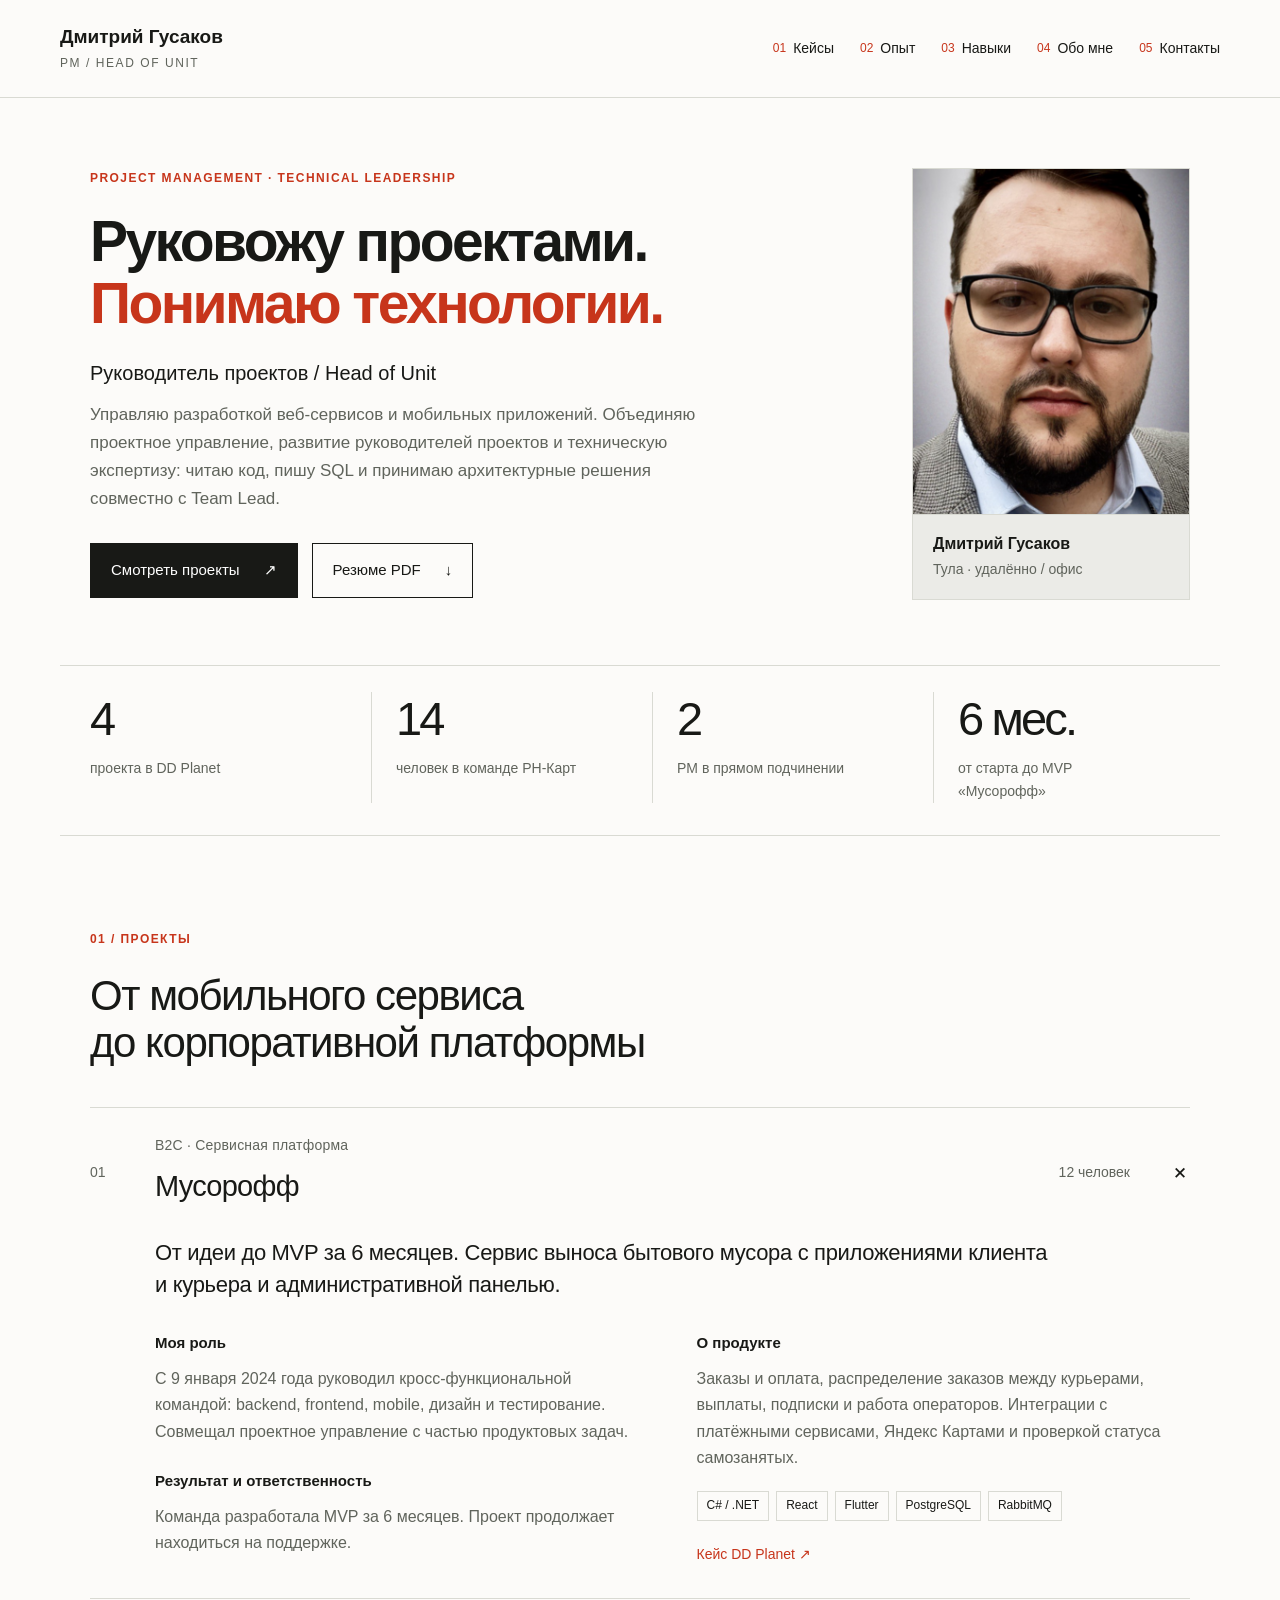
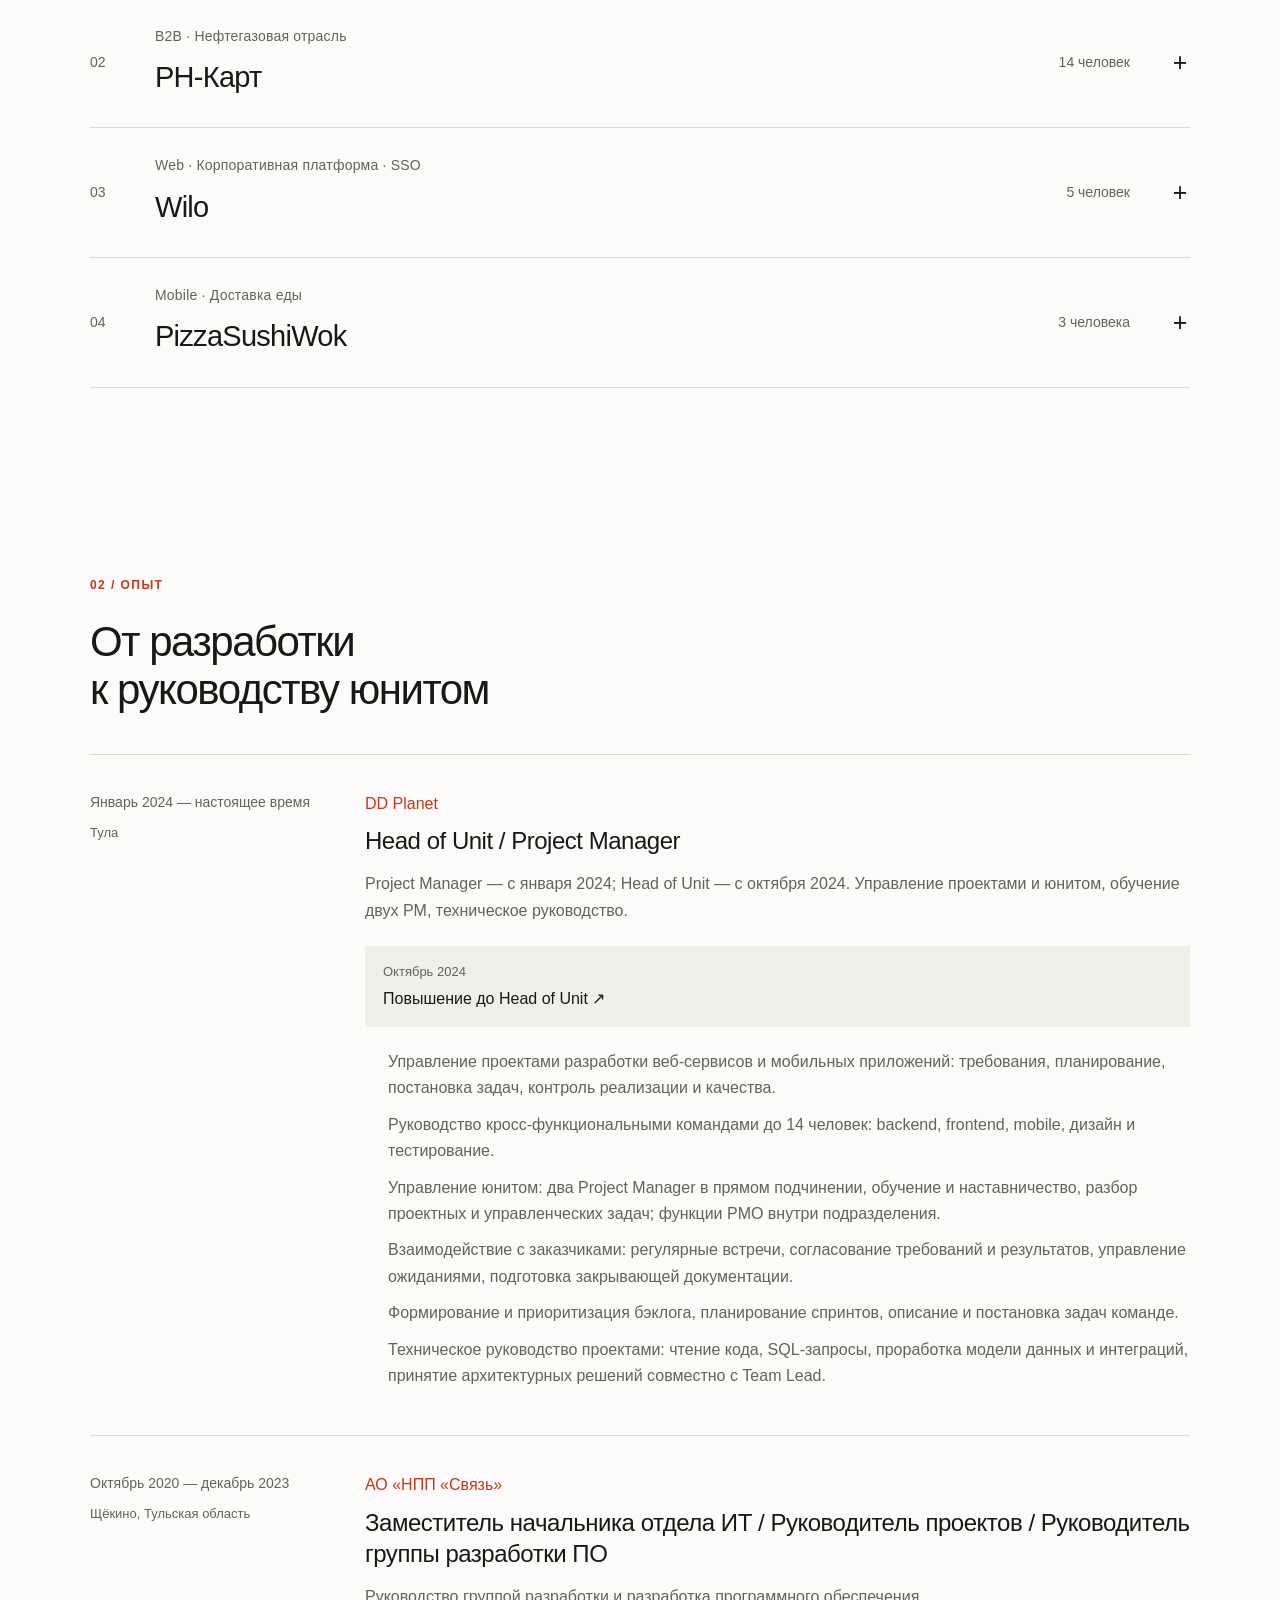
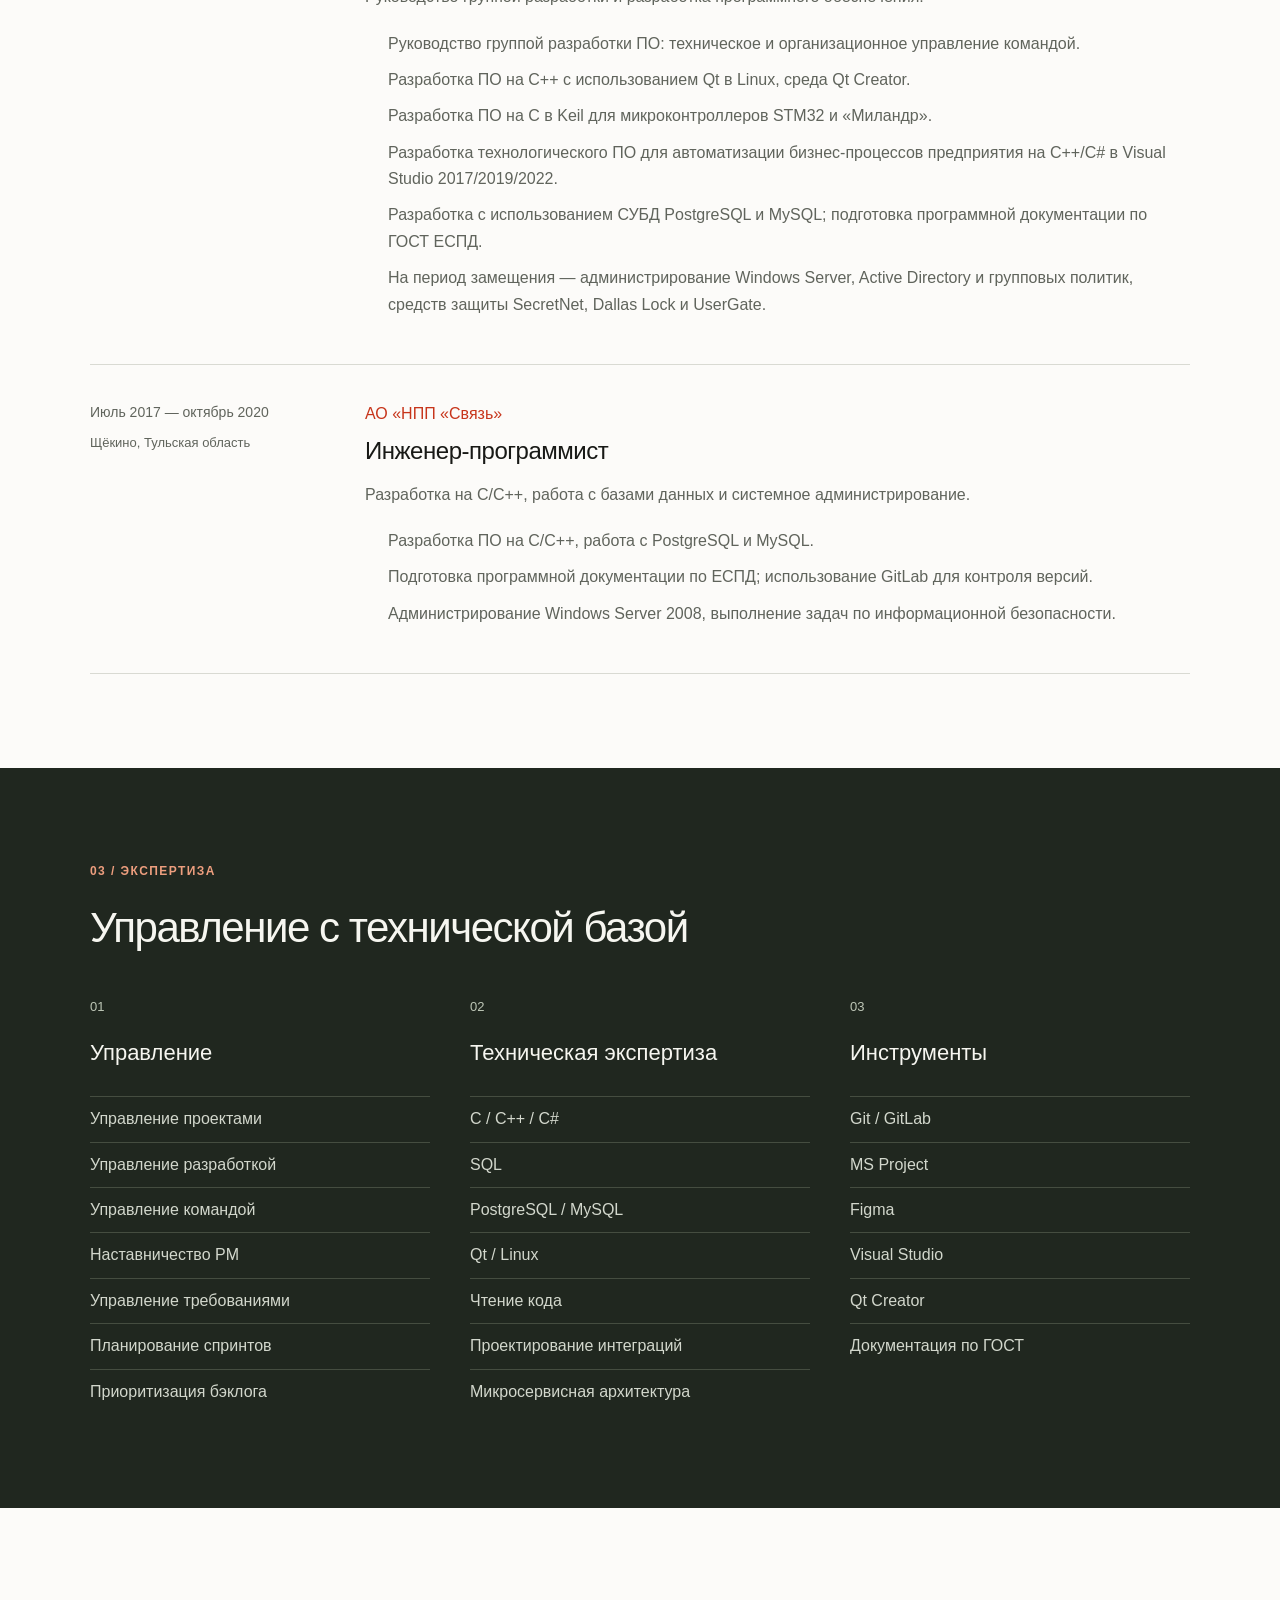
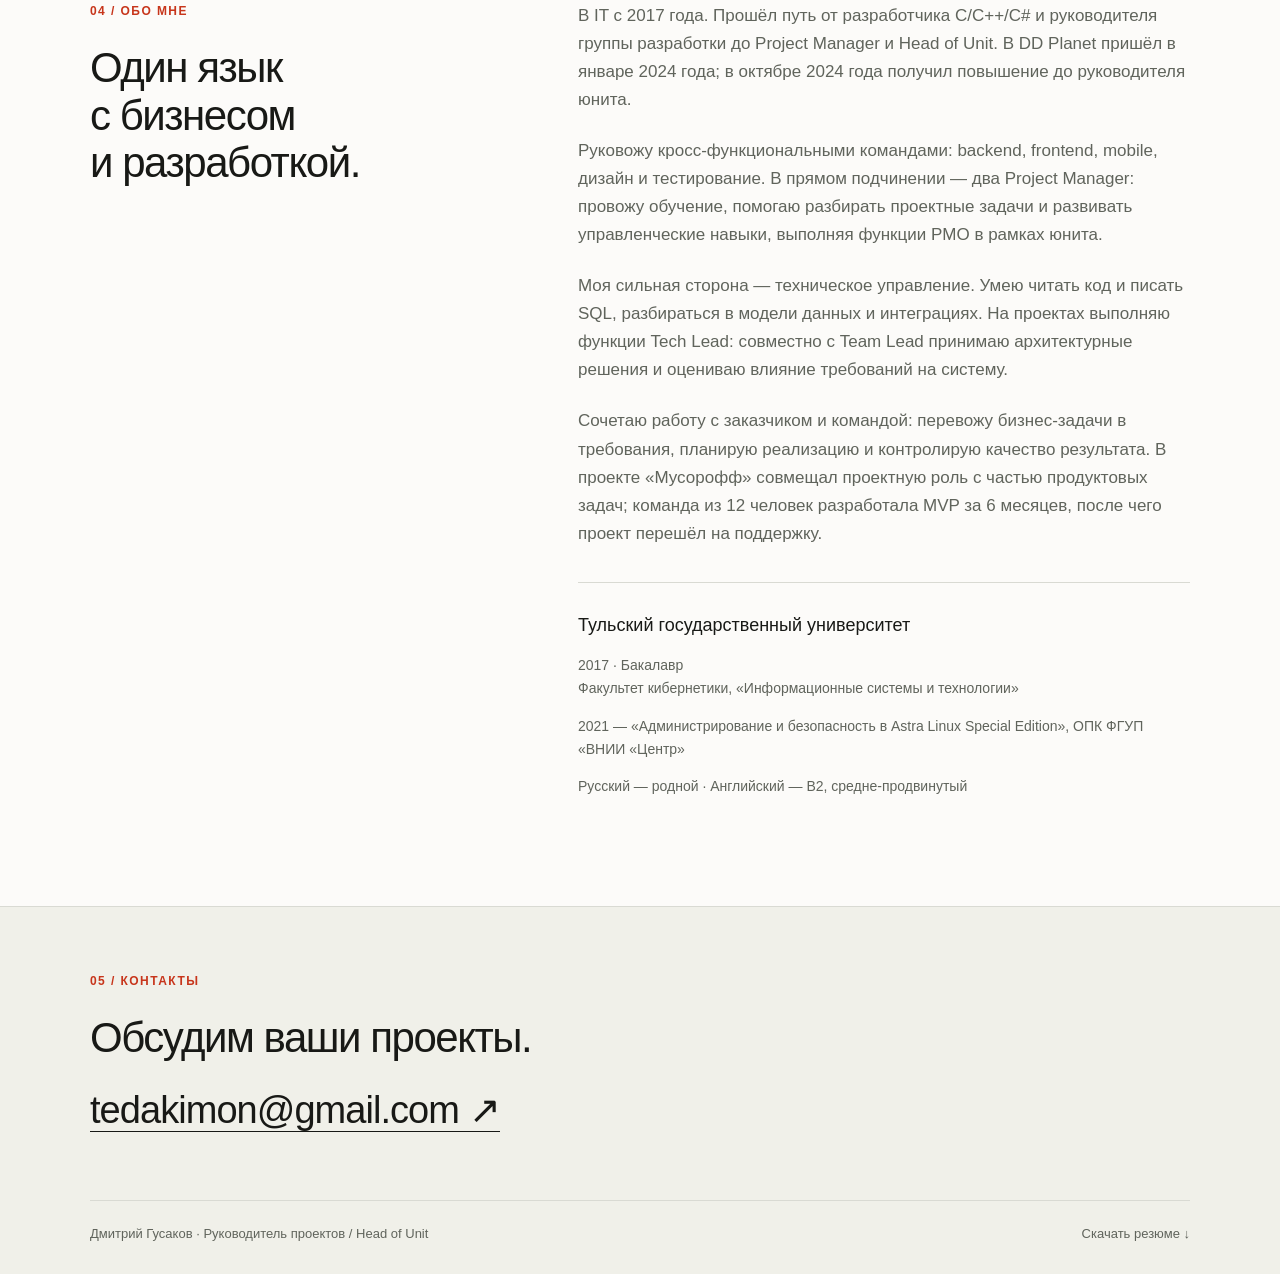
==== index.html @ 145a9b06 "Publish Dmitriy Gusakov resume website" ====
<!DOCTYPE html><html lang="ru"><head><meta charSet="utf-8"/><meta name="viewport" content="width=device-width, initial-scale=1"/><title>Дмитрий Гусаков — Руководитель проектов / Head of Unit</title><meta name="description" content="Технический руководитель: управление проектами и юнитом, опыт C/C++/C#, SQL. РН-Карт, Мусорофф, Wilo, PizzaSushiWok."/>
<link rel="stylesheet" href="./styles.css"/><link rel="icon" href="./favicon.svg" type="image/svg+xml"/></head><body><a class="skip" href="#main">К содержанию</a><header class="top"><a href="#main" class="wordmark">Дмитрий Гусаков<span>PM / HEAD OF UNIT</span></a><nav aria-label="Разделы сайта"><a href="#cases"><small>0<!-- -->1</small>Кейсы</a><a href="#experience"><small>0<!-- -->2</small>Опыт</a><a href="#skills"><small>0<!-- -->3</small>Навыки</a><a href="#about"><small>0<!-- -->4</small>Обо мне</a><a href="#contact"><small>0<!-- -->5</small>Контакты</a></nav></header><main id="main"><section class="hero wrap"><div class="hero-copy"><p class="eyebrow">PROJECT MANAGEMENT · TECHNICAL LEADERSHIP</p><h1>Руковожу проектами.<br/><span>Понимаю технологии.</span></h1><p class="hero-role">Руководитель проектов / Head of Unit</p><p class="intro">Управляю разработкой веб-сервисов и мобильных приложений. Объединяю проектное управление, развитие руководителей проектов и техническую экспертизу: читаю код, пишу SQL и принимаю архитектурные решения совместно с Team Lead.</p><div class="actions"><a class="primary" href="#cases">Смотреть проекты <span>↗</span></a><a class="secondary" href="./resume.pdf" download="">Резюме PDF <span>↓</span></a></div></div><figure class="portrait"><img src="./portrait.png" alt="Дмитрий Гусаков" width="292" height="500"/><figcaption><strong>Дмитрий Гусаков</strong><span>Тула · удалённо / офис</span></figcaption></figure></section><div class="stats wrap"><div><strong>4</strong><span>проекта в DD Planet</span></div><div><strong>14</strong><span>человек в команде РН-Карт</span></div><div><strong>2</strong><span>PM в прямом подчинении</span></div><div><strong>6 мес.</strong><span>от старта до MVP «Мусорофф»</span></div></div><section id="cases" class="wrap section"><div class="section-title"><p class="eyebrow">01 / ПРОЕКТЫ</p><h2>От мобильного сервиса<br/>до корпоративной платформы</h2></div><div class="cases"><details class="case" open><summary class="case-trigger"><span class="case-num">01</span><span class="case-title"><small>B2C · Сервисная платформа</small><strong>Мусорофф</strong></span><span class="team">12 человек</span><span class="toggle" aria-hidden="true">+</span></summary><div class="case-body"><p class="case-lead">От идеи до MVP за 6 месяцев. Сервис выноса бытового мусора с приложениями клиента и курьера и административной панелью.</p><div class="case-grid"><div><h3>Моя роль</h3><p>С 9 января 2024 года руководил кросс-функциональной командой: backend, frontend, mobile, дизайн и тестирование. Совмещал проектное управление с частью продуктовых задач.</p><h3>Результат и ответственность</h3><p>Команда разработала MVP за 6 месяцев. Проект продолжает находиться на поддержке.</p></div><div><h3>О продукте</h3><p>Заказы и оплата, распределение заказов между курьерами, выплаты, подписки и работа операторов. Интеграции с платёжными сервисами, Яндекс Картами и проверкой статуса самозанятых.</p><div class="tags"><span>C# / .NET</span><span>React</span><span>Flutter</span><span>PostgreSQL</span><span>RabbitMQ</span></div><a class="case-link" href="https://www.ddplanet.ru/cases/musoroff/" target="_blank" rel="noreferrer">Кейс DD Planet ↗</a></div></div></div></details><details class="case" ><summary class="case-trigger"><span class="case-num">02</span><span class="case-title"><small>B2B · Нефтегазовая отрасль</small><strong>РН-Карт</strong></span><span class="team">14 человек</span><span class="toggle" aria-hidden="true">+</span></summary><div class="case-body"><p class="case-lead">Личный кабинет покупателя нефтепродуктов: договоры, заявки, планирование поставок, отгрузки и финансовые документы в едином B2B-портале.</p><div class="case-grid"><div><h3>Моя роль</h3><p>Принял проект от предыдущего руководителя. Управляю командой frontend, backend, дизайна и тестирования.</p><h3>Результат и ответственность</h3><p>Веду развитие личного кабинета, связывающего работу покупателей нефтепродуктов с внутренними системами заказчика.</p></div><div><h3>О продукте</h3><p>Платформа охватывает взаимодействие по договорам, расчёт стоимости топлива и доставки, заявки на поставку, отгрузки, документооборот и отчётность. Предусмотрены интеграции с CRM, 1С и DaData.</p><div class="tags"><span>.NET 8</span><span>React</span><span>PostgreSQL</span><span>RabbitMQ</span><span>REST / SOAP</span></div></div></div></div></details><details class="case" ><summary class="case-trigger"><span class="case-num">03</span><span class="case-title"><small>Web · Корпоративная платформа · SSO</small><strong>Wilo</strong></span><span class="team">5 человек</span><span class="toggle" aria-hidden="true">+</span></summary><div class="case-body"><p class="case-lead">Конструктор основного сайта Wilo в России и Wilo ID — единая точка входа в продукты компании.</p><div class="case-grid"><div><h3>Моя роль</h3><p>Руководил командой из 5 человек в проектах корпоративного сайта и единой авторизации Wilo ID.</p><h3>Результат и ответственность</h3><p>В зоне ответственности — развитие корпоративной веб-платформы и SSO для продуктов Wilo.</p></div><div><h3>О продукте</h3><p>Корпоративный сайт с управляемыми контентными блоками и каталогом продукции. Стек ниже относится к сайту; Wilo ID обеспечивает единую авторизацию пользователей.</p><div class="tags"><span>Strapi</span><span>Next.js</span><span>React</span><span>TypeScript</span><span>SSO</span></div><a class="case-link" href="https://www.ddplanet.ru/cases/wilo/" target="_blank" rel="noreferrer">Кейс DD Planet ↗</a></div></div></div></details><details class="case" ><summary class="case-trigger"><span class="case-num">04</span><span class="case-title"><small>Mobile · Доставка еды</small><strong>PizzaSushiWok</strong></span><span class="team">3 человека</span><span class="toggle" aria-hidden="true">+</span></summary><div class="case-body"><p class="case-lead">Управление проектом мобильного приложения сервиса доставки еды.</p><div class="case-grid"><div><h3>Моя роль</h3><p>Координировал работу двух мобильных разработчиков и специалиста по тестированию.</p><h3>Результат и ответственность</h3><p>В зоне ответственности — организация работы мобильной команды и контроль качества реализации.</p></div><div><h3>О продукте</h3><p>Мобильное приложение PizzaSushiWok.</p><div class="tags"><span>Мобильная разработка</span><span>Тестирование</span></div></div></div></div></details></div></section><section id="experience" class="wrap section"><div class="section-title"><p class="eyebrow">02 / ОПЫТ</p><h2>От разработки<br/>к руководству юнитом</h2></div><div class="timeline"><article class="job"><div class="job-date">Январь 2024 — настоящее время<span>Тула</span></div><div><p class="company">DD Planet</p><h3>Head of Unit / Project Manager</h3><p>Project Manager — с января 2024; Head of Unit — с октября 2024. Управление проектами и юнитом, обучение двух PM, техническое руководство.</p><div class="promotion">Октябрь 2024 <span>Повышение до Head of Unit ↗</span></div><ul><li>Управление проектами разработки веб-сервисов и мобильных приложений: требования, планирование, постановка задач, контроль реализации и качества.</li><li>Руководство кросс-функциональными командами до 14 человек: backend, frontend, mobile, дизайн и тестирование.</li><li>Управление юнитом: два Project Manager в прямом подчинении, обучение и наставничество, разбор проектных и управленческих задач; функции PMO внутри подразделения.</li><li>Взаимодействие с заказчиками: регулярные встречи, согласование требований и результатов, управление ожиданиями, подготовка закрывающей документации.</li><li>Формирование и приоритизация бэклога, планирование спринтов, описание и постановка задач команде.</li><li>Техническое руководство проектами: чтение кода, SQL-запросы, проработка модели данных и интеграций, принятие архитектурных решений совместно с Team Lead.</li></ul></div></article><article class="job"><div class="job-date">Октябрь 2020 — декабрь 2023<span>Щёкино, Тульская область</span></div><div><p class="company">АО «НПП «Связь»</p><h3>Заместитель начальника отдела ИТ / Руководитель проектов / Руководитель группы разработки ПО</h3><p>Руководство группой разработки и разработка программного обеспечения.</p><ul><li>Руководство группой разработки ПО: техническое и организационное управление командой.</li><li>Разработка ПО на C++ с использованием Qt в Linux, среда Qt Creator.</li><li>Разработка ПО на C в Keil для микроконтроллеров STM32 и «Миландр».</li><li>Разработка технологического ПО для автоматизации бизнес-процессов предприятия на C++/C# в Visual Studio 2017/2019/2022.</li><li>Разработка с использованием СУБД PostgreSQL и MySQL; подготовка программной документации по ГОСТ ЕСПД.</li><li>На период замещения — администрирование Windows Server, Active Directory и групповых политик, средств защиты SecretNet, Dallas Lock и UserGate.</li></ul></div></article><article class="job"><div class="job-date">Июль 2017 — октябрь 2020<span>Щёкино, Тульская область</span></div><div><p class="company">АО «НПП «Связь»</p><h3>Инженер-программист</h3><p>Разработка на C/C++, работа с базами данных и системное администрирование.</p><ul><li>Разработка ПО на C/C++, работа с PostgreSQL и MySQL.</li><li>Подготовка программной документации по ЕСПД; использование GitLab для контроля версий.</li><li>Администрирование Windows Server 2008, выполнение задач по информационной безопасности.</li></ul></div></article></div></section><section id="skills" class="skill-section"><div class="wrap section"><div class="section-title"><p class="eyebrow">03 / ЭКСПЕРТИЗА</p><h2>Управление с технической базой</h2></div><div class="skill-grid"><article><span class="skill-index">0<!-- -->1</span><h3>Управление</h3><ul><li>Управление проектами</li><li>Управление разработкой</li><li>Управление командой</li><li>Наставничество PM</li><li>Управление требованиями</li><li>Планирование спринтов</li><li>Приоритизация бэклога</li></ul></article><article><span class="skill-index">0<!-- -->2</span><h3>Техническая экспертиза</h3><ul><li>C / C++ / C#</li><li>SQL</li><li>PostgreSQL / MySQL</li><li>Qt / Linux</li><li>Чтение кода</li><li>Проектирование интеграций</li><li>Микросервисная архитектура</li></ul></article><article><span class="skill-index">0<!-- -->3</span><h3>Инструменты</h3><ul><li>Git / GitLab</li><li>MS Project</li><li>Figma</li><li>Visual Studio</li><li>Qt Creator</li><li>Документация по ГОСТ</li></ul></article></div></div></section><section id="about" class="wrap section about-grid"><div><p class="eyebrow">04 / ОБО МНЕ</p><h2>Один язык<br/>с бизнесом<br/>и разработкой.</h2></div><div class="about-text"><p>В IT с 2017 года. Прошёл путь от разработчика C/C++/C# и руководителя группы разработки до Project Manager и Head of Unit. В DD Planet пришёл в январе 2024 года; в октябре 2024 года получил повышение до руководителя юнита.</p><p>Руковожу кросс-функциональными командами: backend, frontend, mobile, дизайн и тестирование. В прямом подчинении — два Project Manager: провожу обучение, помогаю разбирать проектные задачи и развивать управленческие навыки, выполняя функции PMO в рамках юнита.</p><p>Моя сильная сторона — техническое управление. Умею читать код и писать SQL, разбираться в модели данных и интеграциях. На проектах выполняю функции Tech Lead: совместно с Team Lead принимаю архитектурные решения и оцениваю влияние требований на систему.</p><p>Сочетаю работу с заказчиком и командой: перевожу бизнес-задачи в требования, планирую реализацию и контролирую качество результата. В проекте «Мусорофф» совмещал проектную роль с частью продуктовых задач; команда из 12 человек разработала MVP за 6 месяцев, после чего проект перешёл на поддержку.</p><div class="education"><h3>Тульский государственный университет</h3><p>2017<!-- --> · <!-- -->Бакалавр<br/>Факультет кибернетики, «Информационные системы и технологии»</p><p>2021 — «Администрирование и безопасность в Astra Linux Special Edition», ОПК ФГУП «ВНИИ «Центр»</p><p>Русский — родной · Английский — B2, средне-продвинутый</p></div></div></section><footer id="contact"><div class="wrap"><p class="eyebrow">05 / КОНТАКТЫ</p><h2>Обсудим ваши проекты.</h2><a class="email" href="mailto:tedakimon@gmail.com">tedakimon@gmail.com<!-- --> ↗</a><div class="footer-bottom"><span>Дмитрий Гусаков · <!-- -->Руководитель проектов / Head of Unit</span><a href="./resume.pdf" download="">Скачать резюме ↓</a></div></div></footer></main></body></html>
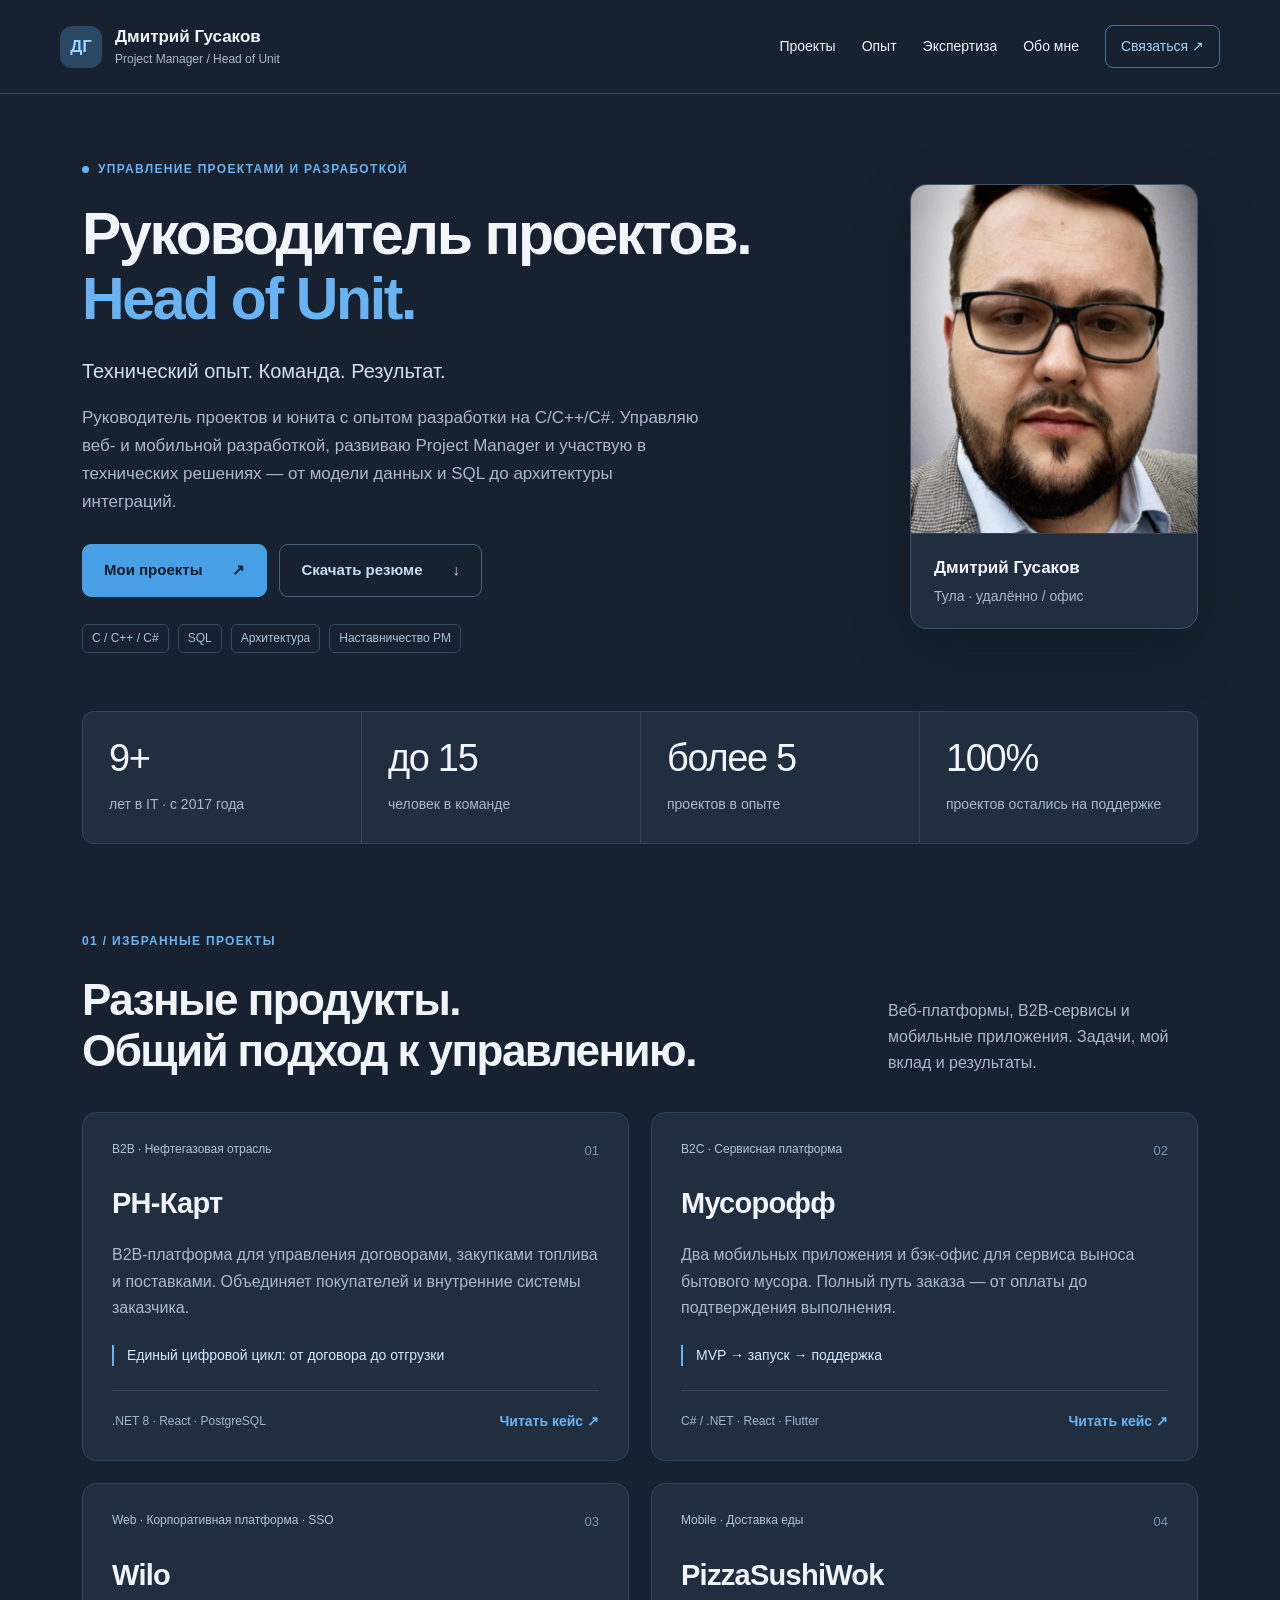
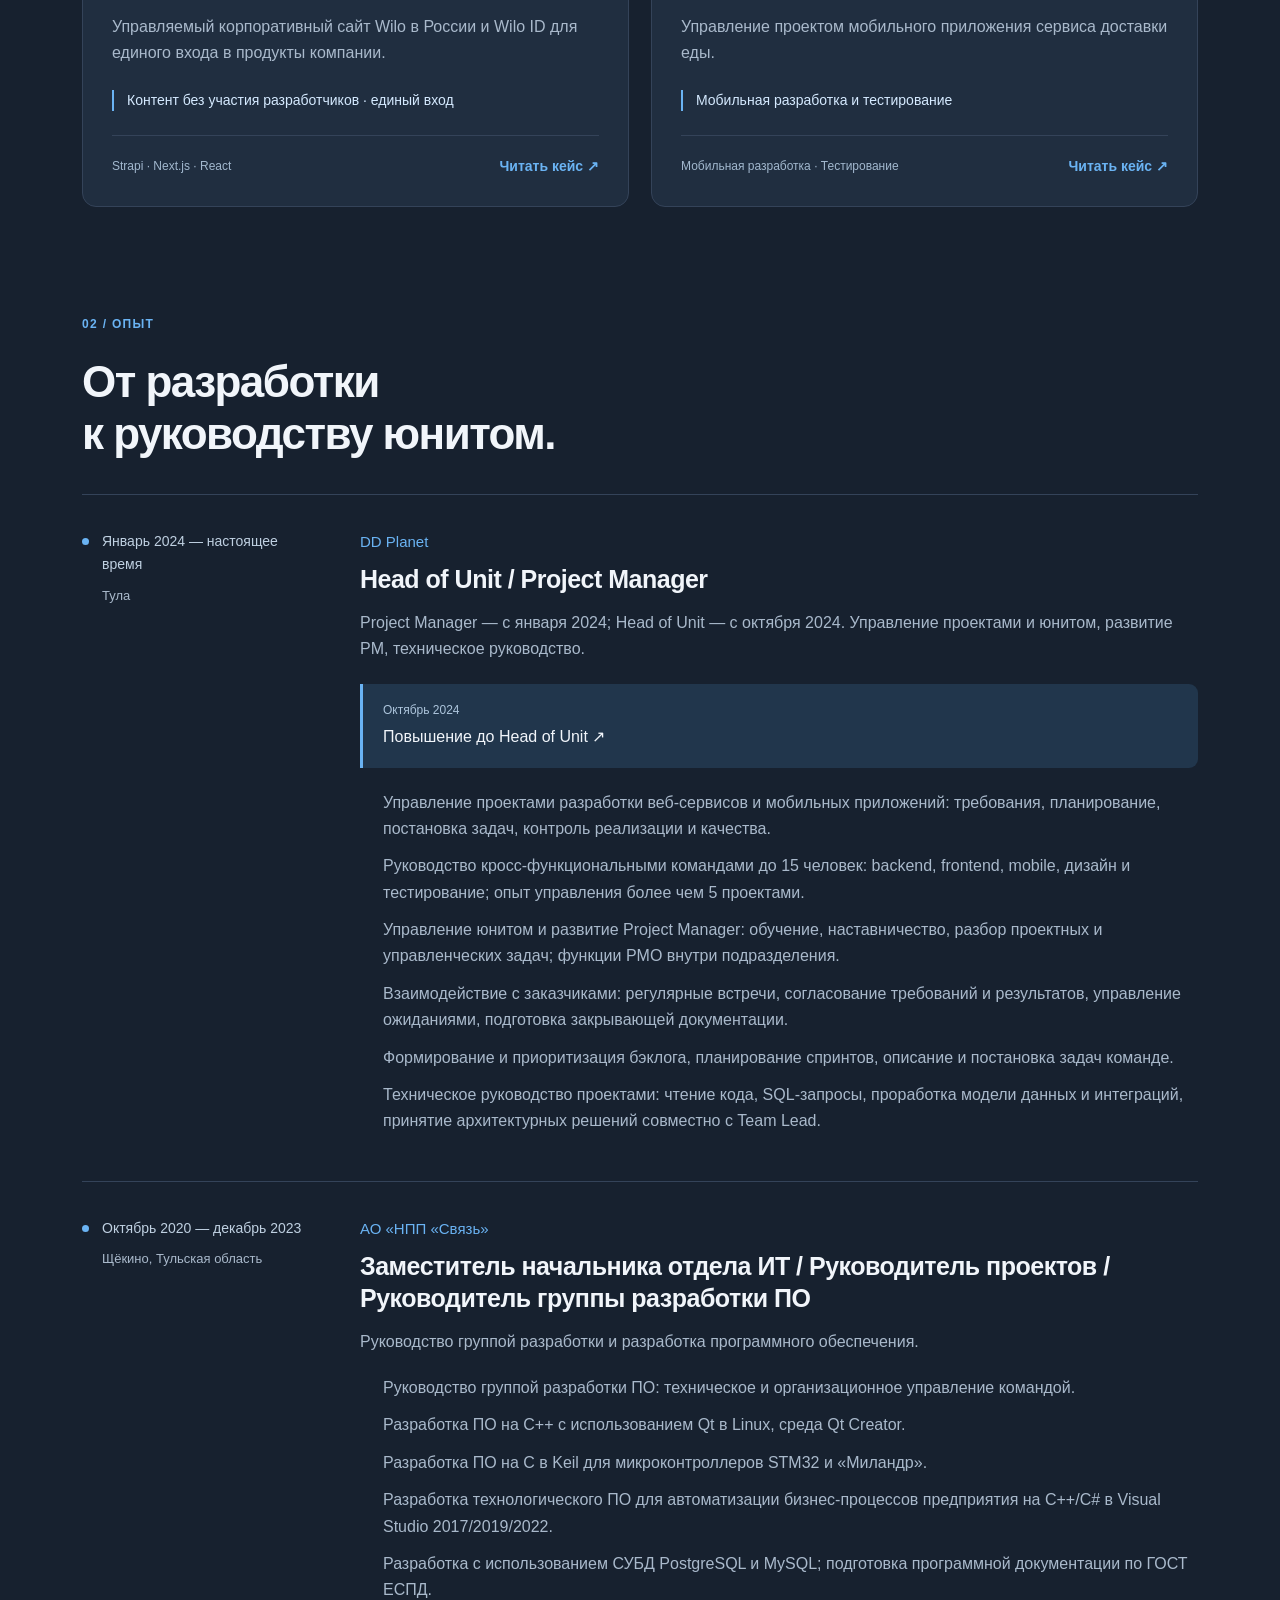
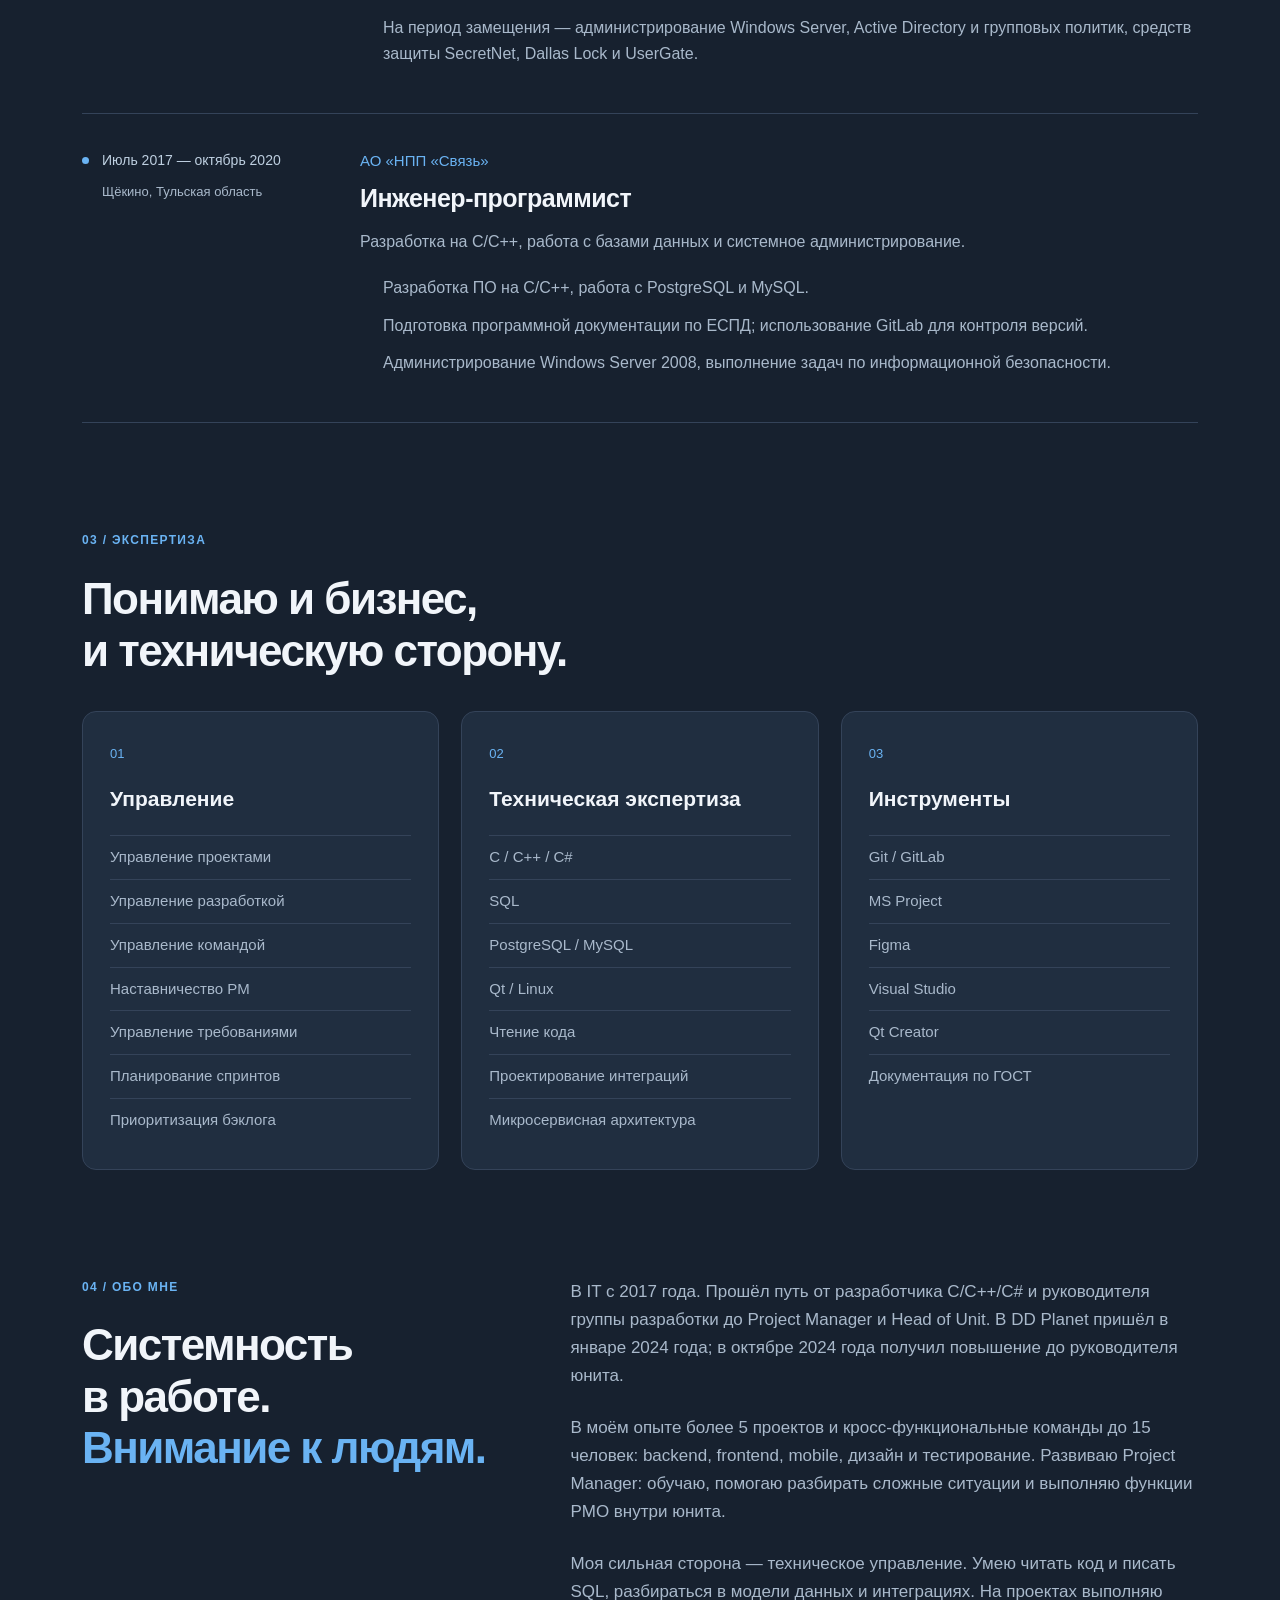
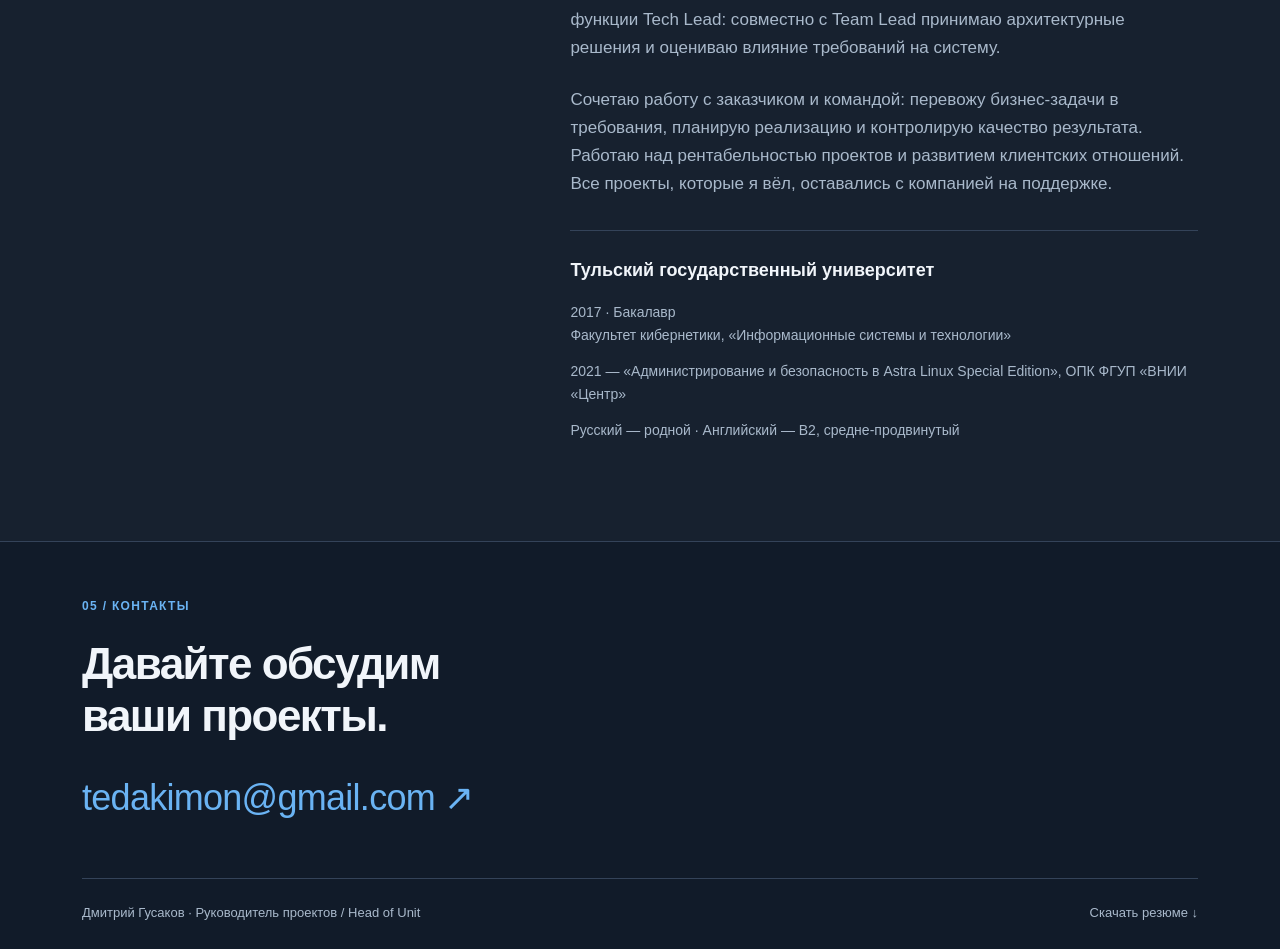
==== commit d239a90f: "Redesign in dark blue and add standalone project cases" ====
--- a/index.html
+++ b/index.html
@@ -1,2 +1,2 @@
 <!DOCTYPE html><html lang="ru"><head><meta charSet="utf-8"/><meta name="viewport" content="width=device-width, initial-scale=1"/><title>Дмитрий Гусаков — Руководитель проектов / Head of Unit</title><meta name="description" content="Технический руководитель: управление проектами и юнитом, опыт C/C++/C#, SQL. РН-Карт, Мусорофф, Wilo, PizzaSushiWok."/>
-<link rel="stylesheet" href="./styles.css"/><link rel="icon" href="./favicon.svg" type="image/svg+xml"/></head><body><a class="skip" href="#main">К содержанию</a><header class="top"><a href="#main" class="wordmark">Дмитрий Гусаков<span>PM / HEAD OF UNIT</span></a><nav aria-label="Разделы сайта"><a href="#cases"><small>0<!-- -->1</small>Кейсы</a><a href="#experience"><small>0<!-- -->2</small>Опыт</a><a href="#skills"><small>0<!-- -->3</small>Навыки</a><a href="#about"><small>0<!-- -->4</small>Обо мне</a><a href="#contact"><small>0<!-- -->5</small>Контакты</a></nav></header><main id="main"><section class="hero wrap"><div class="hero-copy"><p class="eyebrow">PROJECT MANAGEMENT · TECHNICAL LEADERSHIP</p><h1>Руковожу проектами.<br/><span>Понимаю технологии.</span></h1><p class="hero-role">Руководитель проектов / Head of Unit</p><p class="intro">Управляю разработкой веб-сервисов и мобильных приложений. Объединяю проектное управление, развитие руководителей проектов и техническую экспертизу: читаю код, пишу SQL и принимаю архитектурные решения совместно с Team Lead.</p><div class="actions"><a class="primary" href="#cases">Смотреть проекты <span>↗</span></a><a class="secondary" href="./resume.pdf" download="">Резюме PDF <span>↓</span></a></div></div><figure class="portrait"><img src="./portrait.png" alt="Дмитрий Гусаков" width="292" height="500"/><figcaption><strong>Дмитрий Гусаков</strong><span>Тула · удалённо / офис</span></figcaption></figure></section><div class="stats wrap"><div><strong>4</strong><span>проекта в DD Planet</span></div><div><strong>14</strong><span>человек в команде РН-Карт</span></div><div><strong>2</strong><span>PM в прямом подчинении</span></div><div><strong>6 мес.</strong><span>от старта до MVP «Мусорофф»</span></div></div><section id="cases" class="wrap section"><div class="section-title"><p class="eyebrow">01 / ПРОЕКТЫ</p><h2>От мобильного сервиса<br/>до корпоративной платформы</h2></div><div class="cases"><details class="case" open><summary class="case-trigger"><span class="case-num">01</span><span class="case-title"><small>B2C · Сервисная платформа</small><strong>Мусорофф</strong></span><span class="team">12 человек</span><span class="toggle" aria-hidden="true">+</span></summary><div class="case-body"><p class="case-lead">От идеи до MVP за 6 месяцев. Сервис выноса бытового мусора с приложениями клиента и курьера и административной панелью.</p><div class="case-grid"><div><h3>Моя роль</h3><p>С 9 января 2024 года руководил кросс-функциональной командой: backend, frontend, mobile, дизайн и тестирование. Совмещал проектное управление с частью продуктовых задач.</p><h3>Результат и ответственность</h3><p>Команда разработала MVP за 6 месяцев. Проект продолжает находиться на поддержке.</p></div><div><h3>О продукте</h3><p>Заказы и оплата, распределение заказов между курьерами, выплаты, подписки и работа операторов. Интеграции с платёжными сервисами, Яндекс Картами и проверкой статуса самозанятых.</p><div class="tags"><span>C# / .NET</span><span>React</span><span>Flutter</span><span>PostgreSQL</span><span>RabbitMQ</span></div><a class="case-link" href="https://www.ddplanet.ru/cases/musoroff/" target="_blank" rel="noreferrer">Кейс DD Planet ↗</a></div></div></div></details><details class="case" ><summary class="case-trigger"><span class="case-num">02</span><span class="case-title"><small>B2B · Нефтегазовая отрасль</small><strong>РН-Карт</strong></span><span class="team">14 человек</span><span class="toggle" aria-hidden="true">+</span></summary><div class="case-body"><p class="case-lead">Личный кабинет покупателя нефтепродуктов: договоры, заявки, планирование поставок, отгрузки и финансовые документы в едином B2B-портале.</p><div class="case-grid"><div><h3>Моя роль</h3><p>Принял проект от предыдущего руководителя. Управляю командой frontend, backend, дизайна и тестирования.</p><h3>Результат и ответственность</h3><p>Веду развитие личного кабинета, связывающего работу покупателей нефтепродуктов с внутренними системами заказчика.</p></div><div><h3>О продукте</h3><p>Платформа охватывает взаимодействие по договорам, расчёт стоимости топлива и доставки, заявки на поставку, отгрузки, документооборот и отчётность. Предусмотрены интеграции с CRM, 1С и DaData.</p><div class="tags"><span>.NET 8</span><span>React</span><span>PostgreSQL</span><span>RabbitMQ</span><span>REST / SOAP</span></div></div></div></div></details><details class="case" ><summary class="case-trigger"><span class="case-num">03</span><span class="case-title"><small>Web · Корпоративная платформа · SSO</small><strong>Wilo</strong></span><span class="team">5 человек</span><span class="toggle" aria-hidden="true">+</span></summary><div class="case-body"><p class="case-lead">Конструктор основного сайта Wilo в России и Wilo ID — единая точка входа в продукты компании.</p><div class="case-grid"><div><h3>Моя роль</h3><p>Руководил командой из 5 человек в проектах корпоративного сайта и единой авторизации Wilo ID.</p><h3>Результат и ответственность</h3><p>В зоне ответственности — развитие корпоративной веб-платформы и SSO для продуктов Wilo.</p></div><div><h3>О продукте</h3><p>Корпоративный сайт с управляемыми контентными блоками и каталогом продукции. Стек ниже относится к сайту; Wilo ID обеспечивает единую авторизацию пользователей.</p><div class="tags"><span>Strapi</span><span>Next.js</span><span>React</span><span>TypeScript</span><span>SSO</span></div><a class="case-link" href="https://www.ddplanet.ru/cases/wilo/" target="_blank" rel="noreferrer">Кейс DD Planet ↗</a></div></div></div></details><details class="case" ><summary class="case-trigger"><span class="case-num">04</span><span class="case-title"><small>Mobile · Доставка еды</small><strong>PizzaSushiWok</strong></span><span class="team">3 человека</span><span class="toggle" aria-hidden="true">+</span></summary><div class="case-body"><p class="case-lead">Управление проектом мобильного приложения сервиса доставки еды.</p><div class="case-grid"><div><h3>Моя роль</h3><p>Координировал работу двух мобильных разработчиков и специалиста по тестированию.</p><h3>Результат и ответственность</h3><p>В зоне ответственности — организация работы мобильной команды и контроль качества реализации.</p></div><div><h3>О продукте</h3><p>Мобильное приложение PizzaSushiWok.</p><div class="tags"><span>Мобильная разработка</span><span>Тестирование</span></div></div></div></div></details></div></section><section id="experience" class="wrap section"><div class="section-title"><p class="eyebrow">02 / ОПЫТ</p><h2>От разработки<br/>к руководству юнитом</h2></div><div class="timeline"><article class="job"><div class="job-date">Январь 2024 — настоящее время<span>Тула</span></div><div><p class="company">DD Planet</p><h3>Head of Unit / Project Manager</h3><p>Project Manager — с января 2024; Head of Unit — с октября 2024. Управление проектами и юнитом, обучение двух PM, техническое руководство.</p><div class="promotion">Октябрь 2024 <span>Повышение до Head of Unit ↗</span></div><ul><li>Управление проектами разработки веб-сервисов и мобильных приложений: требования, планирование, постановка задач, контроль реализации и качества.</li><li>Руководство кросс-функциональными командами до 14 человек: backend, frontend, mobile, дизайн и тестирование.</li><li>Управление юнитом: два Project Manager в прямом подчинении, обучение и наставничество, разбор проектных и управленческих задач; функции PMO внутри подразделения.</li><li>Взаимодействие с заказчиками: регулярные встречи, согласование требований и результатов, управление ожиданиями, подготовка закрывающей документации.</li><li>Формирование и приоритизация бэклога, планирование спринтов, описание и постановка задач команде.</li><li>Техническое руководство проектами: чтение кода, SQL-запросы, проработка модели данных и интеграций, принятие архитектурных решений совместно с Team Lead.</li></ul></div></article><article class="job"><div class="job-date">Октябрь 2020 — декабрь 2023<span>Щёкино, Тульская область</span></div><div><p class="company">АО «НПП «Связь»</p><h3>Заместитель начальника отдела ИТ / Руководитель проектов / Руководитель группы разработки ПО</h3><p>Руководство группой разработки и разработка программного обеспечения.</p><ul><li>Руководство группой разработки ПО: техническое и организационное управление командой.</li><li>Разработка ПО на C++ с использованием Qt в Linux, среда Qt Creator.</li><li>Разработка ПО на C в Keil для микроконтроллеров STM32 и «Миландр».</li><li>Разработка технологического ПО для автоматизации бизнес-процессов предприятия на C++/C# в Visual Studio 2017/2019/2022.</li><li>Разработка с использованием СУБД PostgreSQL и MySQL; подготовка программной документации по ГОСТ ЕСПД.</li><li>На период замещения — администрирование Windows Server, Active Directory и групповых политик, средств защиты SecretNet, Dallas Lock и UserGate.</li></ul></div></article><article class="job"><div class="job-date">Июль 2017 — октябрь 2020<span>Щёкино, Тульская область</span></div><div><p class="company">АО «НПП «Связь»</p><h3>Инженер-программист</h3><p>Разработка на C/C++, работа с базами данных и системное администрирование.</p><ul><li>Разработка ПО на C/C++, работа с PostgreSQL и MySQL.</li><li>Подготовка программной документации по ЕСПД; использование GitLab для контроля версий.</li><li>Администрирование Windows Server 2008, выполнение задач по информационной безопасности.</li></ul></div></article></div></section><section id="skills" class="skill-section"><div class="wrap section"><div class="section-title"><p class="eyebrow">03 / ЭКСПЕРТИЗА</p><h2>Управление с технической базой</h2></div><div class="skill-grid"><article><span class="skill-index">0<!-- -->1</span><h3>Управление</h3><ul><li>Управление проектами</li><li>Управление разработкой</li><li>Управление командой</li><li>Наставничество PM</li><li>Управление требованиями</li><li>Планирование спринтов</li><li>Приоритизация бэклога</li></ul></article><article><span class="skill-index">0<!-- -->2</span><h3>Техническая экспертиза</h3><ul><li>C / C++ / C#</li><li>SQL</li><li>PostgreSQL / MySQL</li><li>Qt / Linux</li><li>Чтение кода</li><li>Проектирование интеграций</li><li>Микросервисная архитектура</li></ul></article><article><span class="skill-index">0<!-- -->3</span><h3>Инструменты</h3><ul><li>Git / GitLab</li><li>MS Project</li><li>Figma</li><li>Visual Studio</li><li>Qt Creator</li><li>Документация по ГОСТ</li></ul></article></div></div></section><section id="about" class="wrap section about-grid"><div><p class="eyebrow">04 / ОБО МНЕ</p><h2>Один язык<br/>с бизнесом<br/>и разработкой.</h2></div><div class="about-text"><p>В IT с 2017 года. Прошёл путь от разработчика C/C++/C# и руководителя группы разработки до Project Manager и Head of Unit. В DD Planet пришёл в январе 2024 года; в октябре 2024 года получил повышение до руководителя юнита.</p><p>Руковожу кросс-функциональными командами: backend, frontend, mobile, дизайн и тестирование. В прямом подчинении — два Project Manager: провожу обучение, помогаю разбирать проектные задачи и развивать управленческие навыки, выполняя функции PMO в рамках юнита.</p><p>Моя сильная сторона — техническое управление. Умею читать код и писать SQL, разбираться в модели данных и интеграциях. На проектах выполняю функции Tech Lead: совместно с Team Lead принимаю архитектурные решения и оцениваю влияние требований на систему.</p><p>Сочетаю работу с заказчиком и командой: перевожу бизнес-задачи в требования, планирую реализацию и контролирую качество результата. В проекте «Мусорофф» совмещал проектную роль с частью продуктовых задач; команда из 12 человек разработала MVP за 6 месяцев, после чего проект перешёл на поддержку.</p><div class="education"><h3>Тульский государственный университет</h3><p>2017<!-- --> · <!-- -->Бакалавр<br/>Факультет кибернетики, «Информационные системы и технологии»</p><p>2021 — «Администрирование и безопасность в Astra Linux Special Edition», ОПК ФГУП «ВНИИ «Центр»</p><p>Русский — родной · Английский — B2, средне-продвинутый</p></div></div></section><footer id="contact"><div class="wrap"><p class="eyebrow">05 / КОНТАКТЫ</p><h2>Обсудим ваши проекты.</h2><a class="email" href="mailto:tedakimon@gmail.com">tedakimon@gmail.com<!-- --> ↗</a><div class="footer-bottom"><span>Дмитрий Гусаков · <!-- -->Руководитель проектов / Head of Unit</span><a href="./resume.pdf" download="">Скачать резюме ↓</a></div></div></footer></main></body></html>+<link rel="stylesheet" href="./styles.css"/><link rel="icon" href="./favicon.svg" type="image/svg+xml"/></head><body><a class="skip" href="#main">К содержанию</a><header class="top"><a href="#main" class="wordmark"><span class="monogram">ДГ</span><span>Дмитрий Гусаков<small>Project Manager / Head of Unit</small></span></a><nav aria-label="Разделы сайта"><a href="#cases">Проекты</a><a href="#experience">Опыт</a><a href="#skills">Экспертиза</a><a href="#about">Обо мне</a><a class="nav-contact" href="#contact">Связаться ↗</a></nav></header><main id="main"><section class="hero wrap"><div class="hero-copy"><p class="eyebrow"><span class="status-dot"></span> УПРАВЛЕНИЕ ПРОЕКТАМИ И РАЗРАБОТКОЙ</p><h1>Руководитель проектов.<br/><span>Head of Unit.</span></h1><p class="hero-subtitle">Технический опыт. Команда. Результат.</p><p class="intro">Руководитель проектов и юнита с опытом разработки на C/C++/C#. Управляю веб- и мобильной разработкой, развиваю Project Manager и участвую в технических решениях — от модели данных и SQL до архитектуры интеграций.</p><div class="actions"><a class="primary" href="#cases">Мои проекты <span>↗</span></a><a class="secondary" href="./resume.pdf" download="">Скачать резюме <span>↓</span></a></div><div class="hero-tags"><span>C / C++ / C#</span><span>SQL</span><span>Архитектура</span><span>Наставничество PM</span></div></div><figure class="portrait"><img src="./portrait.png" alt="Дмитрий Гусаков" width="292" height="500"/><figcaption><strong>Дмитрий Гусаков</strong><span>Тула · удалённо / офис</span></figcaption></figure></section><div class="stats wrap"><div><strong>9+</strong><span>лет в IT · с 2017 года</span></div><div><strong>до 15</strong><span>человек в команде</span></div><div><strong>более 5</strong><span>проектов в опыте</span></div><div><strong>100%</strong><span>проектов остались на поддержке</span></div></div><section id="cases" class="wrap section"><div class="section-heading"><div><p class="eyebrow">01 / ИЗБРАННЫЕ ПРОЕКТЫ</p><h2>Разные продукты.<br/>Общий подход к управлению.</h2></div><p class="section-caption">Веб-платформы, B2B-сервисы и мобильные приложения. Задачи, мой вклад и результаты.</p></div><div class="project-grid"><article class="project-card"><div class="card-top"><span>B2B · Нефтегазовая отрасль</span><span class="project-number">0<!-- -->1</span></div><h3><a href="./rn-card.html">РН-Карт</a></h3><p>B2B-платформа для управления договорами, закупками топлива и поставками. Объединяет покупателей и внутренние системы заказчика.</p><div class="card-outcome">Единый цифровой цикл: от договора до отгрузки</div><div class="card-bottom"><span>.NET 8 · React · PostgreSQL</span><a href="./rn-card.html" aria-label="Читать кейс РН-Карт">Читать кейс ↗</a></div></article><article class="project-card"><div class="card-top"><span>B2C · Сервисная платформа</span><span class="project-number">0<!-- -->2</span></div><h3><a href="./musoroff.html">Мусорофф</a></h3><p>Два мобильных приложения и бэк-офис для сервиса выноса бытового мусора. Полный путь заказа — от оплаты до подтверждения выполнения.</p><div class="card-outcome">MVP → запуск → поддержка</div><div class="card-bottom"><span>C# / .NET · React · Flutter</span><a href="./musoroff.html" aria-label="Читать кейс Мусорофф">Читать кейс ↗</a></div></article><article class="project-card"><div class="card-top"><span>Web · Корпоративная платформа · SSO</span><span class="project-number">0<!-- -->3</span></div><h3><a href="./wilo.html">Wilo</a></h3><p>Управляемый корпоративный сайт Wilo в России и Wilo ID для единого входа в продукты компании.</p><div class="card-outcome">Контент без участия разработчиков · единый вход</div><div class="card-bottom"><span>Strapi · Next.js · React</span><a href="./wilo.html" aria-label="Читать кейс Wilo">Читать кейс ↗</a></div></article><article class="project-card"><div class="card-top"><span>Mobile · Доставка еды</span><span class="project-number">0<!-- -->4</span></div><h3><a href="./pizzasushiwok.html">PizzaSushiWok</a></h3><p>Управление проектом мобильного приложения сервиса доставки еды.</p><div class="card-outcome">Мобильная разработка и тестирование</div><div class="card-bottom"><span>Мобильная разработка · Тестирование</span><a href="./pizzasushiwok.html" aria-label="Читать кейс PizzaSushiWok">Читать кейс ↗</a></div></article></div></section><section id="experience" class="wrap section"><div class="section-heading"><div><p class="eyebrow">02 / ОПЫТ</p><h2>От разработки<br/>к руководству юнитом.</h2></div></div><div class="timeline"><article class="job"><div class="job-date"><span class="timeline-dot"></span>Январь 2024 — настоящее время<small>Тула</small></div><div class="job-content"><p class="company">DD Planet</p><h3>Head of Unit / Project Manager</h3><p>Project Manager — с января 2024; Head of Unit — с октября 2024. Управление проектами и юнитом, развитие PM, техническое руководство.</p><div class="promotion"><span>Октябрь 2024</span><strong>Повышение до Head of Unit ↗</strong></div><ul><li>Управление проектами разработки веб-сервисов и мобильных приложений: требования, планирование, постановка задач, контроль реализации и качества.</li><li>Руководство кросс-функциональными командами до 15 человек: backend, frontend, mobile, дизайн и тестирование; опыт управления более чем 5 проектами.</li><li>Управление юнитом и развитие Project Manager: обучение, наставничество, разбор проектных и управленческих задач; функции PMO внутри подразделения.</li><li>Взаимодействие с заказчиками: регулярные встречи, согласование требований и результатов, управление ожиданиями, подготовка закрывающей документации.</li><li>Формирование и приоритизация бэклога, планирование спринтов, описание и постановка задач команде.</li><li>Техническое руководство проектами: чтение кода, SQL-запросы, проработка модели данных и интеграций, принятие архитектурных решений совместно с Team Lead.</li></ul></div></article><article class="job"><div class="job-date"><span class="timeline-dot"></span>Октябрь 2020 — декабрь 2023<small>Щёкино, Тульская область</small></div><div class="job-content"><p class="company">АО «НПП «Связь»</p><h3>Заместитель начальника отдела ИТ / Руководитель проектов / Руководитель группы разработки ПО</h3><p>Руководство группой разработки и разработка программного обеспечения.</p><ul><li>Руководство группой разработки ПО: техническое и организационное управление командой.</li><li>Разработка ПО на C++ с использованием Qt в Linux, среда Qt Creator.</li><li>Разработка ПО на C в Keil для микроконтроллеров STM32 и «Миландр».</li><li>Разработка технологического ПО для автоматизации бизнес-процессов предприятия на C++/C# в Visual Studio 2017/2019/2022.</li><li>Разработка с использованием СУБД PostgreSQL и MySQL; подготовка программной документации по ГОСТ ЕСПД.</li><li>На период замещения — администрирование Windows Server, Active Directory и групповых политик, средств защиты SecretNet, Dallas Lock и UserGate.</li></ul></div></article><article class="job"><div class="job-date"><span class="timeline-dot"></span>Июль 2017 — октябрь 2020<small>Щёкино, Тульская область</small></div><div class="job-content"><p class="company">АО «НПП «Связь»</p><h3>Инженер-программист</h3><p>Разработка на C/C++, работа с базами данных и системное администрирование.</p><ul><li>Разработка ПО на C/C++, работа с PostgreSQL и MySQL.</li><li>Подготовка программной документации по ЕСПД; использование GitLab для контроля версий.</li><li>Администрирование Windows Server 2008, выполнение задач по информационной безопасности.</li></ul></div></article></div></section><section id="skills" class="wrap section"><div class="section-heading"><div><p class="eyebrow">03 / ЭКСПЕРТИЗА</p><h2>Понимаю и бизнес,<br/>и техническую сторону.</h2></div></div><div class="skill-grid"><article><span class="skill-index">0<!-- -->1</span><h3>Управление</h3><ul><li>Управление проектами</li><li>Управление разработкой</li><li>Управление командой</li><li>Наставничество PM</li><li>Управление требованиями</li><li>Планирование спринтов</li><li>Приоритизация бэклога</li></ul></article><article><span class="skill-index">0<!-- -->2</span><h3>Техническая экспертиза</h3><ul><li>C / C++ / C#</li><li>SQL</li><li>PostgreSQL / MySQL</li><li>Qt / Linux</li><li>Чтение кода</li><li>Проектирование интеграций</li><li>Микросервисная архитектура</li></ul></article><article><span class="skill-index">0<!-- -->3</span><h3>Инструменты</h3><ul><li>Git / GitLab</li><li>MS Project</li><li>Figma</li><li>Visual Studio</li><li>Qt Creator</li><li>Документация по ГОСТ</li></ul></article></div></section><section id="about" class="wrap section about-grid"><div><p class="eyebrow">04 / ОБО МНЕ</p><h2>Системность<br/>в работе.<br/><span>Внимание к людям.</span></h2></div><div class="about-text"><p>В IT с 2017 года. Прошёл путь от разработчика C/C++/C# и руководителя группы разработки до Project Manager и Head of Unit. В DD Planet пришёл в январе 2024 года; в октябре 2024 года получил повышение до руководителя юнита.</p><p>В моём опыте более 5 проектов и кросс-функциональные команды до 15 человек: backend, frontend, mobile, дизайн и тестирование. Развиваю Project Manager: обучаю, помогаю разбирать сложные ситуации и выполняю функции PMO внутри юнита.</p><p>Моя сильная сторона — техническое управление. Умею читать код и писать SQL, разбираться в модели данных и интеграциях. На проектах выполняю функции Tech Lead: совместно с Team Lead принимаю архитектурные решения и оцениваю влияние требований на систему.</p><p>Сочетаю работу с заказчиком и командой: перевожу бизнес-задачи в требования, планирую реализацию и контролирую качество результата. Работаю над рентабельностью проектов и развитием клиентских отношений. Все проекты, которые я вёл, оставались с компанией на поддержке.</p><div class="education"><h3>Тульский государственный университет</h3><p>2017<!-- --> · <!-- -->Бакалавр<br/>Факультет кибернетики, «Информационные системы и технологии»</p><p>2021 — «Администрирование и безопасность в Astra Linux Special Edition», ОПК ФГУП «ВНИИ «Центр»</p><p>Русский — родной · Английский — B2, средне-продвинутый</p></div></div></section><footer id="contact"><div class="wrap"><p class="eyebrow">05 / КОНТАКТЫ</p><h2>Давайте обсудим<br/>ваши проекты.</h2><a class="email" href="mailto:tedakimon@gmail.com">tedakimon@gmail.com<!-- --> ↗</a><div class="footer-bottom"><span>Дмитрий Гусаков · <!-- -->Руководитель проектов / Head of Unit</span><a href="./resume.pdf" download="">Скачать резюме ↓</a></div></div></footer></main></body></html>
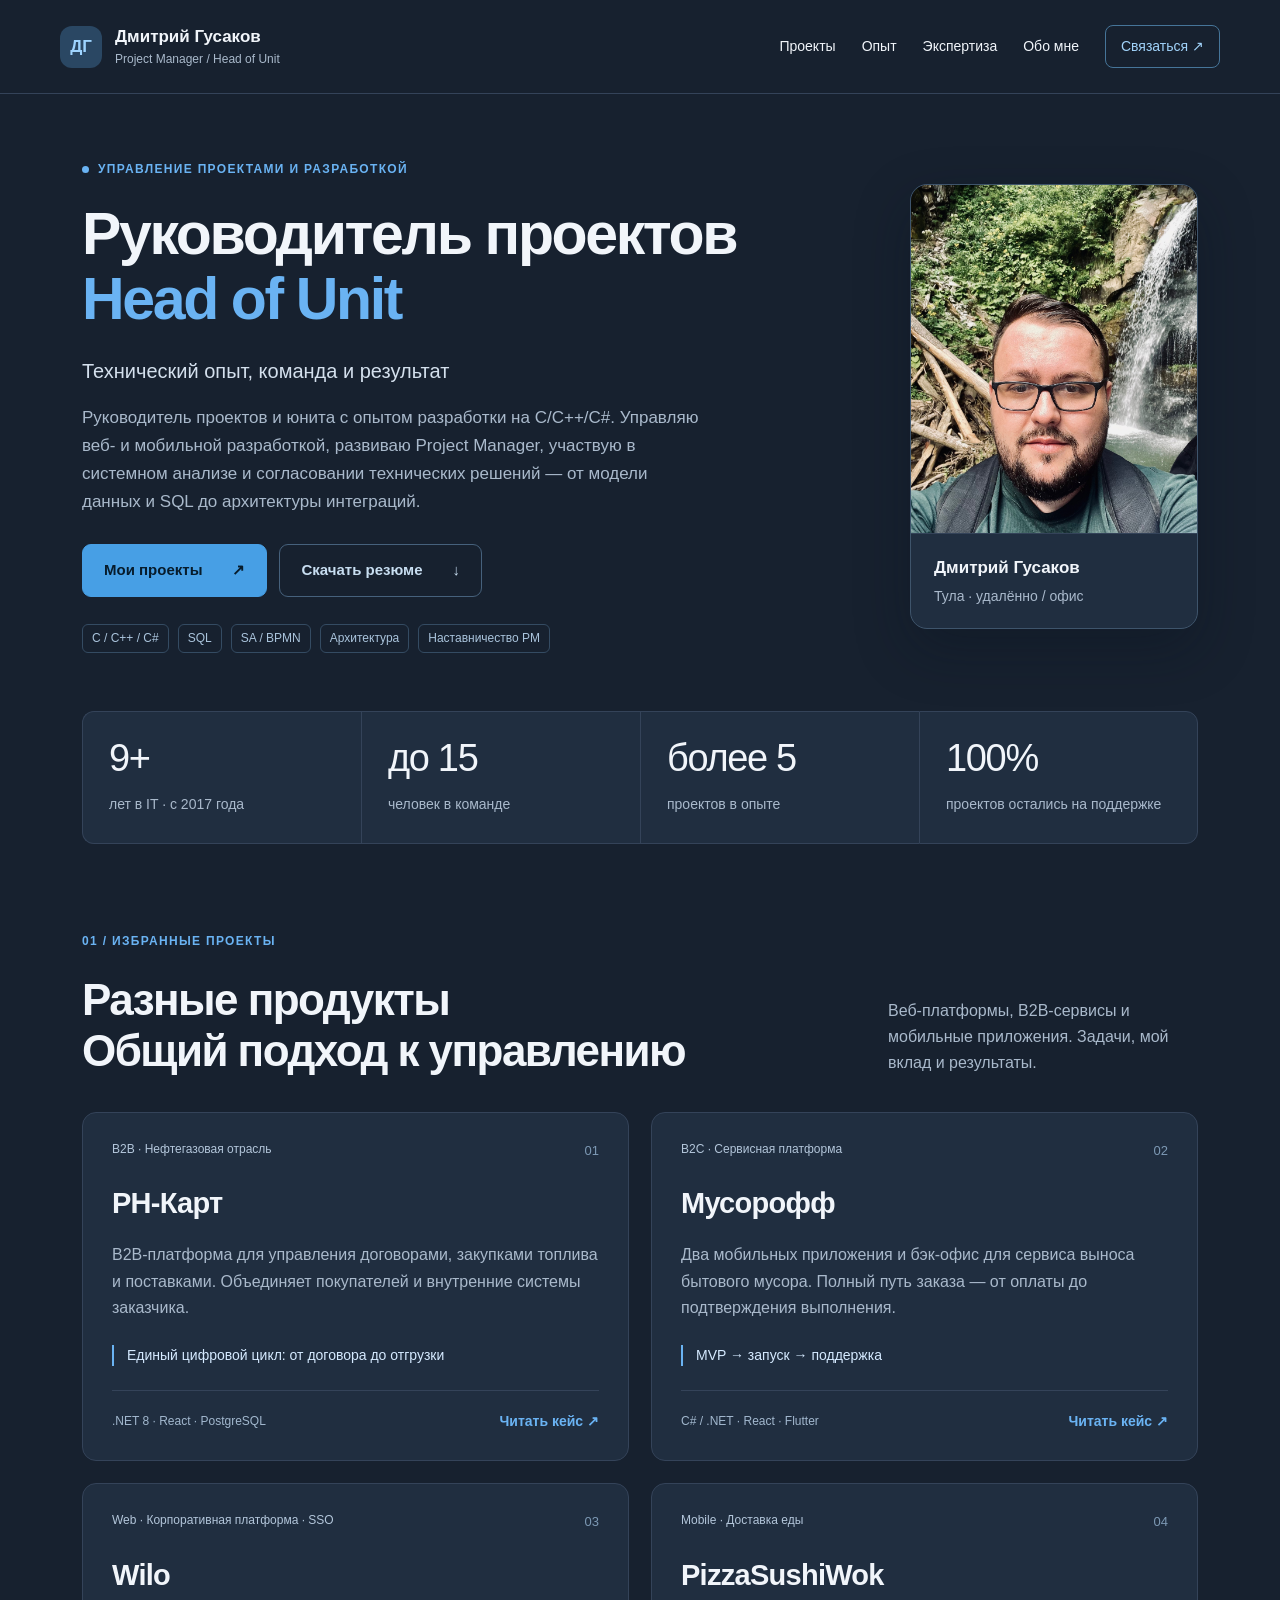
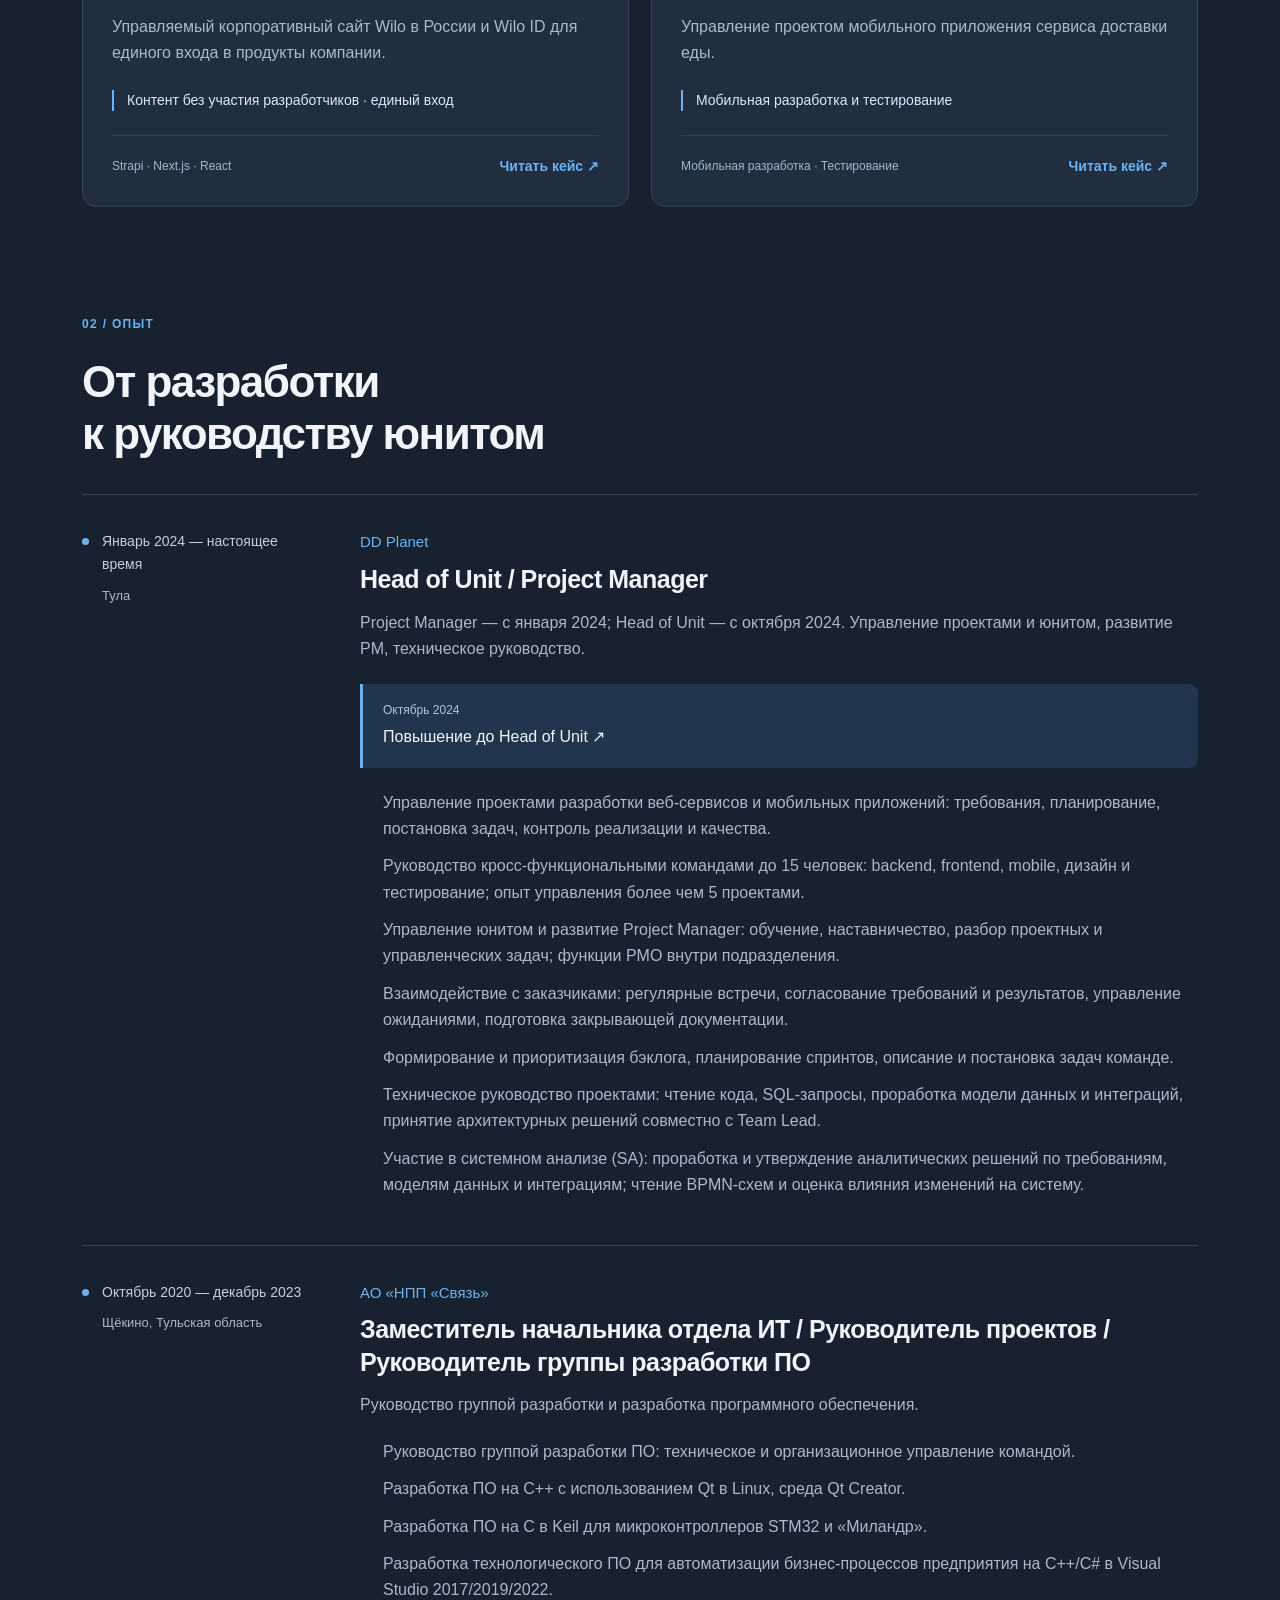
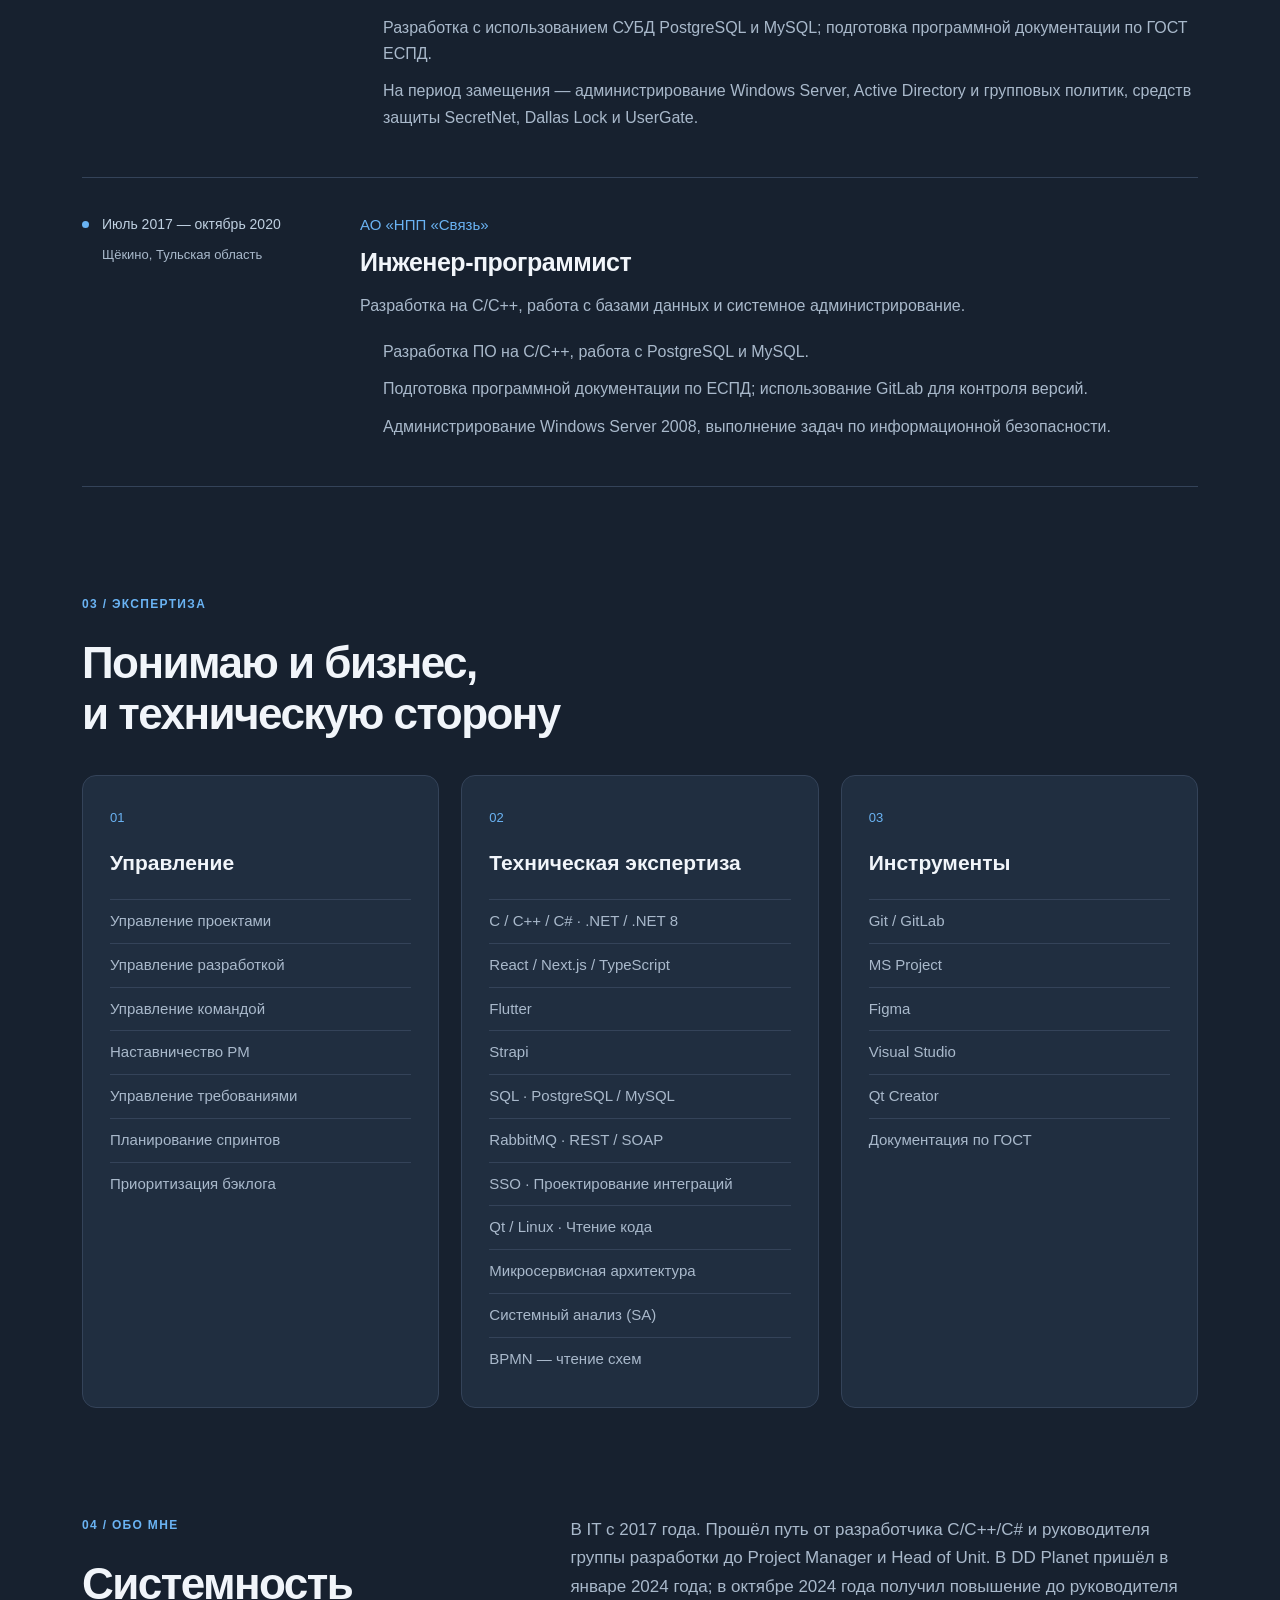
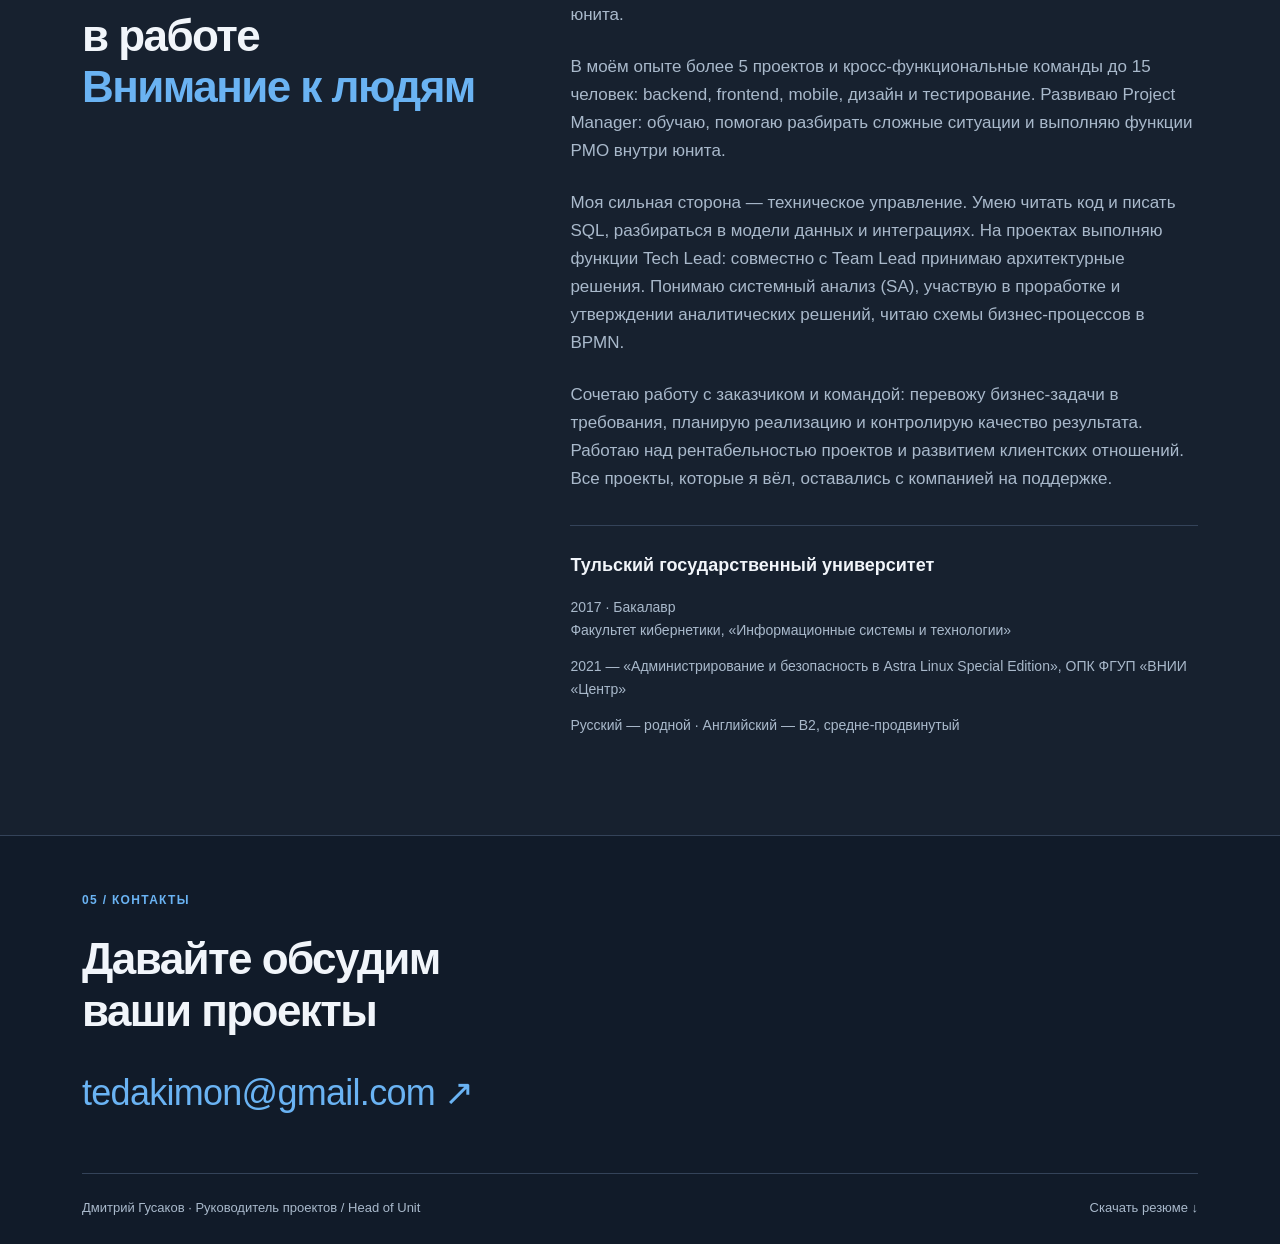
==== commit b1201b3e: "Add systems analysis expertise and update profile photo" ====
--- a/index.html
+++ b/index.html
@@ -1,2 +1,2 @@
 <!DOCTYPE html><html lang="ru"><head><meta charSet="utf-8"/><meta name="viewport" content="width=device-width, initial-scale=1"/><title>Дмитрий Гусаков — Руководитель проектов / Head of Unit</title><meta name="description" content="Технический руководитель: управление проектами и юнитом, опыт C/C++/C#, SQL. РН-Карт, Мусорофф, Wilo, PizzaSushiWok."/>
-<link rel="stylesheet" href="./styles.css"/><link rel="icon" href="./favicon.svg" type="image/svg+xml"/></head><body><a class="skip" href="#main">К содержанию</a><header class="top"><a href="#main" class="wordmark"><span class="monogram">ДГ</span><span>Дмитрий Гусаков<small>Project Manager / Head of Unit</small></span></a><nav aria-label="Разделы сайта"><a href="#cases">Проекты</a><a href="#experience">Опыт</a><a href="#skills">Экспертиза</a><a href="#about">Обо мне</a><a class="nav-contact" href="#contact">Связаться ↗</a></nav></header><main id="main"><section class="hero wrap"><div class="hero-copy"><p class="eyebrow"><span class="status-dot"></span> УПРАВЛЕНИЕ ПРОЕКТАМИ И РАЗРАБОТКОЙ</p><h1>Руководитель проектов.<br/><span>Head of Unit.</span></h1><p class="hero-subtitle">Технический опыт. Команда. Результат.</p><p class="intro">Руководитель проектов и юнита с опытом разработки на C/C++/C#. Управляю веб- и мобильной разработкой, развиваю Project Manager и участвую в технических решениях — от модели данных и SQL до архитектуры интеграций.</p><div class="actions"><a class="primary" href="#cases">Мои проекты <span>↗</span></a><a class="secondary" href="./resume.pdf" download="">Скачать резюме <span>↓</span></a></div><div class="hero-tags"><span>C / C++ / C#</span><span>SQL</span><span>Архитектура</span><span>Наставничество PM</span></div></div><figure class="portrait"><img src="./portrait.png" alt="Дмитрий Гусаков" width="292" height="500"/><figcaption><strong>Дмитрий Гусаков</strong><span>Тула · удалённо / офис</span></figcaption></figure></section><div class="stats wrap"><div><strong>9+</strong><span>лет в IT · с 2017 года</span></div><div><strong>до 15</strong><span>человек в команде</span></div><div><strong>более 5</strong><span>проектов в опыте</span></div><div><strong>100%</strong><span>проектов остались на поддержке</span></div></div><section id="cases" class="wrap section"><div class="section-heading"><div><p class="eyebrow">01 / ИЗБРАННЫЕ ПРОЕКТЫ</p><h2>Разные продукты.<br/>Общий подход к управлению.</h2></div><p class="section-caption">Веб-платформы, B2B-сервисы и мобильные приложения. Задачи, мой вклад и результаты.</p></div><div class="project-grid"><article class="project-card"><div class="card-top"><span>B2B · Нефтегазовая отрасль</span><span class="project-number">0<!-- -->1</span></div><h3><a href="./rn-card.html">РН-Карт</a></h3><p>B2B-платформа для управления договорами, закупками топлива и поставками. Объединяет покупателей и внутренние системы заказчика.</p><div class="card-outcome">Единый цифровой цикл: от договора до отгрузки</div><div class="card-bottom"><span>.NET 8 · React · PostgreSQL</span><a href="./rn-card.html" aria-label="Читать кейс РН-Карт">Читать кейс ↗</a></div></article><article class="project-card"><div class="card-top"><span>B2C · Сервисная платформа</span><span class="project-number">0<!-- -->2</span></div><h3><a href="./musoroff.html">Мусорофф</a></h3><p>Два мобильных приложения и бэк-офис для сервиса выноса бытового мусора. Полный путь заказа — от оплаты до подтверждения выполнения.</p><div class="card-outcome">MVP → запуск → поддержка</div><div class="card-bottom"><span>C# / .NET · React · Flutter</span><a href="./musoroff.html" aria-label="Читать кейс Мусорофф">Читать кейс ↗</a></div></article><article class="project-card"><div class="card-top"><span>Web · Корпоративная платформа · SSO</span><span class="project-number">0<!-- -->3</span></div><h3><a href="./wilo.html">Wilo</a></h3><p>Управляемый корпоративный сайт Wilo в России и Wilo ID для единого входа в продукты компании.</p><div class="card-outcome">Контент без участия разработчиков · единый вход</div><div class="card-bottom"><span>Strapi · Next.js · React</span><a href="./wilo.html" aria-label="Читать кейс Wilo">Читать кейс ↗</a></div></article><article class="project-card"><div class="card-top"><span>Mobile · Доставка еды</span><span class="project-number">0<!-- -->4</span></div><h3><a href="./pizzasushiwok.html">PizzaSushiWok</a></h3><p>Управление проектом мобильного приложения сервиса доставки еды.</p><div class="card-outcome">Мобильная разработка и тестирование</div><div class="card-bottom"><span>Мобильная разработка · Тестирование</span><a href="./pizzasushiwok.html" aria-label="Читать кейс PizzaSushiWok">Читать кейс ↗</a></div></article></div></section><section id="experience" class="wrap section"><div class="section-heading"><div><p class="eyebrow">02 / ОПЫТ</p><h2>От разработки<br/>к руководству юнитом.</h2></div></div><div class="timeline"><article class="job"><div class="job-date"><span class="timeline-dot"></span>Январь 2024 — настоящее время<small>Тула</small></div><div class="job-content"><p class="company">DD Planet</p><h3>Head of Unit / Project Manager</h3><p>Project Manager — с января 2024; Head of Unit — с октября 2024. Управление проектами и юнитом, развитие PM, техническое руководство.</p><div class="promotion"><span>Октябрь 2024</span><strong>Повышение до Head of Unit ↗</strong></div><ul><li>Управление проектами разработки веб-сервисов и мобильных приложений: требования, планирование, постановка задач, контроль реализации и качества.</li><li>Руководство кросс-функциональными командами до 15 человек: backend, frontend, mobile, дизайн и тестирование; опыт управления более чем 5 проектами.</li><li>Управление юнитом и развитие Project Manager: обучение, наставничество, разбор проектных и управленческих задач; функции PMO внутри подразделения.</li><li>Взаимодействие с заказчиками: регулярные встречи, согласование требований и результатов, управление ожиданиями, подготовка закрывающей документации.</li><li>Формирование и приоритизация бэклога, планирование спринтов, описание и постановка задач команде.</li><li>Техническое руководство проектами: чтение кода, SQL-запросы, проработка модели данных и интеграций, принятие архитектурных решений совместно с Team Lead.</li></ul></div></article><article class="job"><div class="job-date"><span class="timeline-dot"></span>Октябрь 2020 — декабрь 2023<small>Щёкино, Тульская область</small></div><div class="job-content"><p class="company">АО «НПП «Связь»</p><h3>Заместитель начальника отдела ИТ / Руководитель проектов / Руководитель группы разработки ПО</h3><p>Руководство группой разработки и разработка программного обеспечения.</p><ul><li>Руководство группой разработки ПО: техническое и организационное управление командой.</li><li>Разработка ПО на C++ с использованием Qt в Linux, среда Qt Creator.</li><li>Разработка ПО на C в Keil для микроконтроллеров STM32 и «Миландр».</li><li>Разработка технологического ПО для автоматизации бизнес-процессов предприятия на C++/C# в Visual Studio 2017/2019/2022.</li><li>Разработка с использованием СУБД PostgreSQL и MySQL; подготовка программной документации по ГОСТ ЕСПД.</li><li>На период замещения — администрирование Windows Server, Active Directory и групповых политик, средств защиты SecretNet, Dallas Lock и UserGate.</li></ul></div></article><article class="job"><div class="job-date"><span class="timeline-dot"></span>Июль 2017 — октябрь 2020<small>Щёкино, Тульская область</small></div><div class="job-content"><p class="company">АО «НПП «Связь»</p><h3>Инженер-программист</h3><p>Разработка на C/C++, работа с базами данных и системное администрирование.</p><ul><li>Разработка ПО на C/C++, работа с PostgreSQL и MySQL.</li><li>Подготовка программной документации по ЕСПД; использование GitLab для контроля версий.</li><li>Администрирование Windows Server 2008, выполнение задач по информационной безопасности.</li></ul></div></article></div></section><section id="skills" class="wrap section"><div class="section-heading"><div><p class="eyebrow">03 / ЭКСПЕРТИЗА</p><h2>Понимаю и бизнес,<br/>и техническую сторону.</h2></div></div><div class="skill-grid"><article><span class="skill-index">0<!-- -->1</span><h3>Управление</h3><ul><li>Управление проектами</li><li>Управление разработкой</li><li>Управление командой</li><li>Наставничество PM</li><li>Управление требованиями</li><li>Планирование спринтов</li><li>Приоритизация бэклога</li></ul></article><article><span class="skill-index">0<!-- -->2</span><h3>Техническая экспертиза</h3><ul><li>C / C++ / C#</li><li>SQL</li><li>PostgreSQL / MySQL</li><li>Qt / Linux</li><li>Чтение кода</li><li>Проектирование интеграций</li><li>Микросервисная архитектура</li></ul></article><article><span class="skill-index">0<!-- -->3</span><h3>Инструменты</h3><ul><li>Git / GitLab</li><li>MS Project</li><li>Figma</li><li>Visual Studio</li><li>Qt Creator</li><li>Документация по ГОСТ</li></ul></article></div></section><section id="about" class="wrap section about-grid"><div><p class="eyebrow">04 / ОБО МНЕ</p><h2>Системность<br/>в работе.<br/><span>Внимание к людям.</span></h2></div><div class="about-text"><p>В IT с 2017 года. Прошёл путь от разработчика C/C++/C# и руководителя группы разработки до Project Manager и Head of Unit. В DD Planet пришёл в январе 2024 года; в октябре 2024 года получил повышение до руководителя юнита.</p><p>В моём опыте более 5 проектов и кросс-функциональные команды до 15 человек: backend, frontend, mobile, дизайн и тестирование. Развиваю Project Manager: обучаю, помогаю разбирать сложные ситуации и выполняю функции PMO внутри юнита.</p><p>Моя сильная сторона — техническое управление. Умею читать код и писать SQL, разбираться в модели данных и интеграциях. На проектах выполняю функции Tech Lead: совместно с Team Lead принимаю архитектурные решения и оцениваю влияние требований на систему.</p><p>Сочетаю работу с заказчиком и командой: перевожу бизнес-задачи в требования, планирую реализацию и контролирую качество результата. Работаю над рентабельностью проектов и развитием клиентских отношений. Все проекты, которые я вёл, оставались с компанией на поддержке.</p><div class="education"><h3>Тульский государственный университет</h3><p>2017<!-- --> · <!-- -->Бакалавр<br/>Факультет кибернетики, «Информационные системы и технологии»</p><p>2021 — «Администрирование и безопасность в Astra Linux Special Edition», ОПК ФГУП «ВНИИ «Центр»</p><p>Русский — родной · Английский — B2, средне-продвинутый</p></div></div></section><footer id="contact"><div class="wrap"><p class="eyebrow">05 / КОНТАКТЫ</p><h2>Давайте обсудим<br/>ваши проекты.</h2><a class="email" href="mailto:tedakimon@gmail.com">tedakimon@gmail.com<!-- --> ↗</a><div class="footer-bottom"><span>Дмитрий Гусаков · <!-- -->Руководитель проектов / Head of Unit</span><a href="./resume.pdf" download="">Скачать резюме ↓</a></div></div></footer></main></body></html>+<link rel="stylesheet" href="./styles.css"/><link rel="icon" href="./favicon.svg" type="image/svg+xml"/></head><body><a class="skip" href="#main">К содержанию</a><header class="top"><a href="#main" class="wordmark"><span class="monogram">ДГ</span><span>Дмитрий Гусаков<small>Project Manager / Head of Unit</small></span></a><nav aria-label="Разделы сайта"><a href="#cases">Проекты</a><a href="#experience">Опыт</a><a href="#skills">Экспертиза</a><a href="#about">Обо мне</a><a class="nav-contact" href="#contact">Связаться ↗</a></nav></header><main id="main"><section class="hero wrap"><div class="hero-copy"><p class="eyebrow"><span class="status-dot"></span> УПРАВЛЕНИЕ ПРОЕКТАМИ И РАЗРАБОТКОЙ</p><h1>Руководитель проектов<br/><span>Head of Unit</span></h1><p class="hero-subtitle">Технический опыт, команда и результат</p><p class="intro">Руководитель проектов и юнита с опытом разработки на C/C++/C#. Управляю веб- и мобильной разработкой, развиваю Project Manager, участвую в системном анализе и согласовании технических решений — от модели данных и SQL до архитектуры интеграций.</p><div class="actions"><a class="primary" href="#cases">Мои проекты <span>↗</span></a><a class="secondary" href="./resume.pdf" download="">Скачать резюме <span>↓</span></a></div><div class="hero-tags"><span>C / C++ / C#</span><span>SQL</span><span>SA / BPMN</span><span>Архитектура</span><span>Наставничество PM</span></div></div><figure class="portrait"><img src="./portrait.jpg" alt="Дмитрий Гусаков" width="1954" height="2560"/><figcaption><strong>Дмитрий Гусаков</strong><span>Тула · удалённо / офис</span></figcaption></figure></section><div class="stats wrap"><div><strong>9+</strong><span>лет в IT · с 2017 года</span></div><div><strong>до 15</strong><span>человек в команде</span></div><div><strong>более 5</strong><span>проектов в опыте</span></div><div><strong>100%</strong><span>проектов остались на поддержке</span></div></div><section id="cases" class="wrap section"><div class="section-heading"><div><p class="eyebrow">01 / ИЗБРАННЫЕ ПРОЕКТЫ</p><h2>Разные продукты<br/>Общий подход к управлению</h2></div><p class="section-caption">Веб-платформы, B2B-сервисы и мобильные приложения. Задачи, мой вклад и результаты.</p></div><div class="project-grid"><article class="project-card"><div class="card-top"><span>B2B · Нефтегазовая отрасль</span><span class="project-number">0<!-- -->1</span></div><h3><a href="./rn-card.html">РН-Карт</a></h3><p>B2B-платформа для управления договорами, закупками топлива и поставками. Объединяет покупателей и внутренние системы заказчика.</p><div class="card-outcome">Единый цифровой цикл: от договора до отгрузки</div><div class="card-bottom"><span>.NET 8 · React · PostgreSQL</span><a href="./rn-card.html" aria-label="Читать кейс РН-Карт">Читать кейс ↗</a></div></article><article class="project-card"><div class="card-top"><span>B2C · Сервисная платформа</span><span class="project-number">0<!-- -->2</span></div><h3><a href="./musoroff.html">Мусорофф</a></h3><p>Два мобильных приложения и бэк-офис для сервиса выноса бытового мусора. Полный путь заказа — от оплаты до подтверждения выполнения.</p><div class="card-outcome">MVP → запуск → поддержка</div><div class="card-bottom"><span>C# / .NET · React · Flutter</span><a href="./musoroff.html" aria-label="Читать кейс Мусорофф">Читать кейс ↗</a></div></article><article class="project-card"><div class="card-top"><span>Web · Корпоративная платформа · SSO</span><span class="project-number">0<!-- -->3</span></div><h3><a href="./wilo.html">Wilo</a></h3><p>Управляемый корпоративный сайт Wilo в России и Wilo ID для единого входа в продукты компании.</p><div class="card-outcome">Контент без участия разработчиков · единый вход</div><div class="card-bottom"><span>Strapi · Next.js · React</span><a href="./wilo.html" aria-label="Читать кейс Wilo">Читать кейс ↗</a></div></article><article class="project-card"><div class="card-top"><span>Mobile · Доставка еды</span><span class="project-number">0<!-- -->4</span></div><h3><a href="./pizzasushiwok.html">PizzaSushiWok</a></h3><p>Управление проектом мобильного приложения сервиса доставки еды.</p><div class="card-outcome">Мобильная разработка и тестирование</div><div class="card-bottom"><span>Мобильная разработка · Тестирование</span><a href="./pizzasushiwok.html" aria-label="Читать кейс PizzaSushiWok">Читать кейс ↗</a></div></article></div></section><section id="experience" class="wrap section"><div class="section-heading"><div><p class="eyebrow">02 / ОПЫТ</p><h2>От разработки<br/>к руководству юнитом</h2></div></div><div class="timeline"><article class="job"><div class="job-date"><span class="timeline-dot"></span>Январь 2024 — настоящее время<small>Тула</small></div><div class="job-content"><p class="company">DD Planet</p><h3>Head of Unit / Project Manager</h3><p>Project Manager — с января 2024; Head of Unit — с октября 2024. Управление проектами и юнитом, развитие PM, техническое руководство.</p><div class="promotion"><span>Октябрь 2024</span><strong>Повышение до Head of Unit ↗</strong></div><ul><li>Управление проектами разработки веб-сервисов и мобильных приложений: требования, планирование, постановка задач, контроль реализации и качества.</li><li>Руководство кросс-функциональными командами до 15 человек: backend, frontend, mobile, дизайн и тестирование; опыт управления более чем 5 проектами.</li><li>Управление юнитом и развитие Project Manager: обучение, наставничество, разбор проектных и управленческих задач; функции PMO внутри подразделения.</li><li>Взаимодействие с заказчиками: регулярные встречи, согласование требований и результатов, управление ожиданиями, подготовка закрывающей документации.</li><li>Формирование и приоритизация бэклога, планирование спринтов, описание и постановка задач команде.</li><li>Техническое руководство проектами: чтение кода, SQL-запросы, проработка модели данных и интеграций, принятие архитектурных решений совместно с Team Lead.</li><li>Участие в системном анализе (SA): проработка и утверждение аналитических решений по требованиям, моделям данных и интеграциям; чтение BPMN-схем и оценка влияния изменений на систему.</li></ul></div></article><article class="job"><div class="job-date"><span class="timeline-dot"></span>Октябрь 2020 — декабрь 2023<small>Щёкино, Тульская область</small></div><div class="job-content"><p class="company">АО «НПП «Связь»</p><h3>Заместитель начальника отдела ИТ / Руководитель проектов / Руководитель группы разработки ПО</h3><p>Руководство группой разработки и разработка программного обеспечения.</p><ul><li>Руководство группой разработки ПО: техническое и организационное управление командой.</li><li>Разработка ПО на C++ с использованием Qt в Linux, среда Qt Creator.</li><li>Разработка ПО на C в Keil для микроконтроллеров STM32 и «Миландр».</li><li>Разработка технологического ПО для автоматизации бизнес-процессов предприятия на C++/C# в Visual Studio 2017/2019/2022.</li><li>Разработка с использованием СУБД PostgreSQL и MySQL; подготовка программной документации по ГОСТ ЕСПД.</li><li>На период замещения — администрирование Windows Server, Active Directory и групповых политик, средств защиты SecretNet, Dallas Lock и UserGate.</li></ul></div></article><article class="job"><div class="job-date"><span class="timeline-dot"></span>Июль 2017 — октябрь 2020<small>Щёкино, Тульская область</small></div><div class="job-content"><p class="company">АО «НПП «Связь»</p><h3>Инженер-программист</h3><p>Разработка на C/C++, работа с базами данных и системное администрирование.</p><ul><li>Разработка ПО на C/C++, работа с PostgreSQL и MySQL.</li><li>Подготовка программной документации по ЕСПД; использование GitLab для контроля версий.</li><li>Администрирование Windows Server 2008, выполнение задач по информационной безопасности.</li></ul></div></article></div></section><section id="skills" class="wrap section"><div class="section-heading"><div><p class="eyebrow">03 / ЭКСПЕРТИЗА</p><h2>Понимаю и бизнес,<br/>и техническую сторону</h2></div></div><div class="skill-grid"><article><span class="skill-index">0<!-- -->1</span><h3>Управление</h3><ul><li>Управление проектами</li><li>Управление разработкой</li><li>Управление командой</li><li>Наставничество PM</li><li>Управление требованиями</li><li>Планирование спринтов</li><li>Приоритизация бэклога</li></ul></article><article><span class="skill-index">0<!-- -->2</span><h3>Техническая экспертиза</h3><ul><li>C / C++ / C# · .NET / .NET 8</li><li>React / Next.js / TypeScript</li><li>Flutter</li><li>Strapi</li><li>SQL · PostgreSQL / MySQL</li><li>RabbitMQ · REST / SOAP</li><li>SSO · Проектирование интеграций</li><li>Qt / Linux · Чтение кода</li><li>Микросервисная архитектура</li><li>Системный анализ (SA)</li><li>BPMN — чтение схем</li></ul></article><article><span class="skill-index">0<!-- -->3</span><h3>Инструменты</h3><ul><li>Git / GitLab</li><li>MS Project</li><li>Figma</li><li>Visual Studio</li><li>Qt Creator</li><li>Документация по ГОСТ</li></ul></article></div></section><section id="about" class="wrap section about-grid"><div><p class="eyebrow">04 / ОБО МНЕ</p><h2>Системность<br/>в работе<br/><span>Внимание к людям</span></h2></div><div class="about-text"><p>В IT с 2017 года. Прошёл путь от разработчика C/C++/C# и руководителя группы разработки до Project Manager и Head of Unit. В DD Planet пришёл в январе 2024 года; в октябре 2024 года получил повышение до руководителя юнита.</p><p>В моём опыте более 5 проектов и кросс-функциональные команды до 15 человек: backend, frontend, mobile, дизайн и тестирование. Развиваю Project Manager: обучаю, помогаю разбирать сложные ситуации и выполняю функции PMO внутри юнита.</p><p>Моя сильная сторона — техническое управление. Умею читать код и писать SQL, разбираться в модели данных и интеграциях. На проектах выполняю функции Tech Lead: совместно с Team Lead принимаю архитектурные решения. Понимаю системный анализ (SA), участвую в проработке и утверждении аналитических решений, читаю схемы бизнес-процессов в BPMN.</p><p>Сочетаю работу с заказчиком и командой: перевожу бизнес-задачи в требования, планирую реализацию и контролирую качество результата. Работаю над рентабельностью проектов и развитием клиентских отношений. Все проекты, которые я вёл, оставались с компанией на поддержке.</p><div class="education"><h3>Тульский государственный университет</h3><p>2017<!-- --> · <!-- -->Бакалавр<br/>Факультет кибернетики, «Информационные системы и технологии»</p><p>2021 — «Администрирование и безопасность в Astra Linux Special Edition», ОПК ФГУП «ВНИИ «Центр»</p><p>Русский — родной · Английский — B2, средне-продвинутый</p></div></div></section><footer id="contact"><div class="wrap"><p class="eyebrow">05 / КОНТАКТЫ</p><h2>Давайте обсудим<br/>ваши проекты</h2><a class="email" href="mailto:tedakimon@gmail.com">tedakimon@gmail.com<!-- --> ↗</a><div class="footer-bottom"><span>Дмитрий Гусаков · <!-- -->Руководитель проектов / Head of Unit</span><a href="./resume.pdf" download="">Скачать резюме ↓</a></div></div></footer></main></body></html>
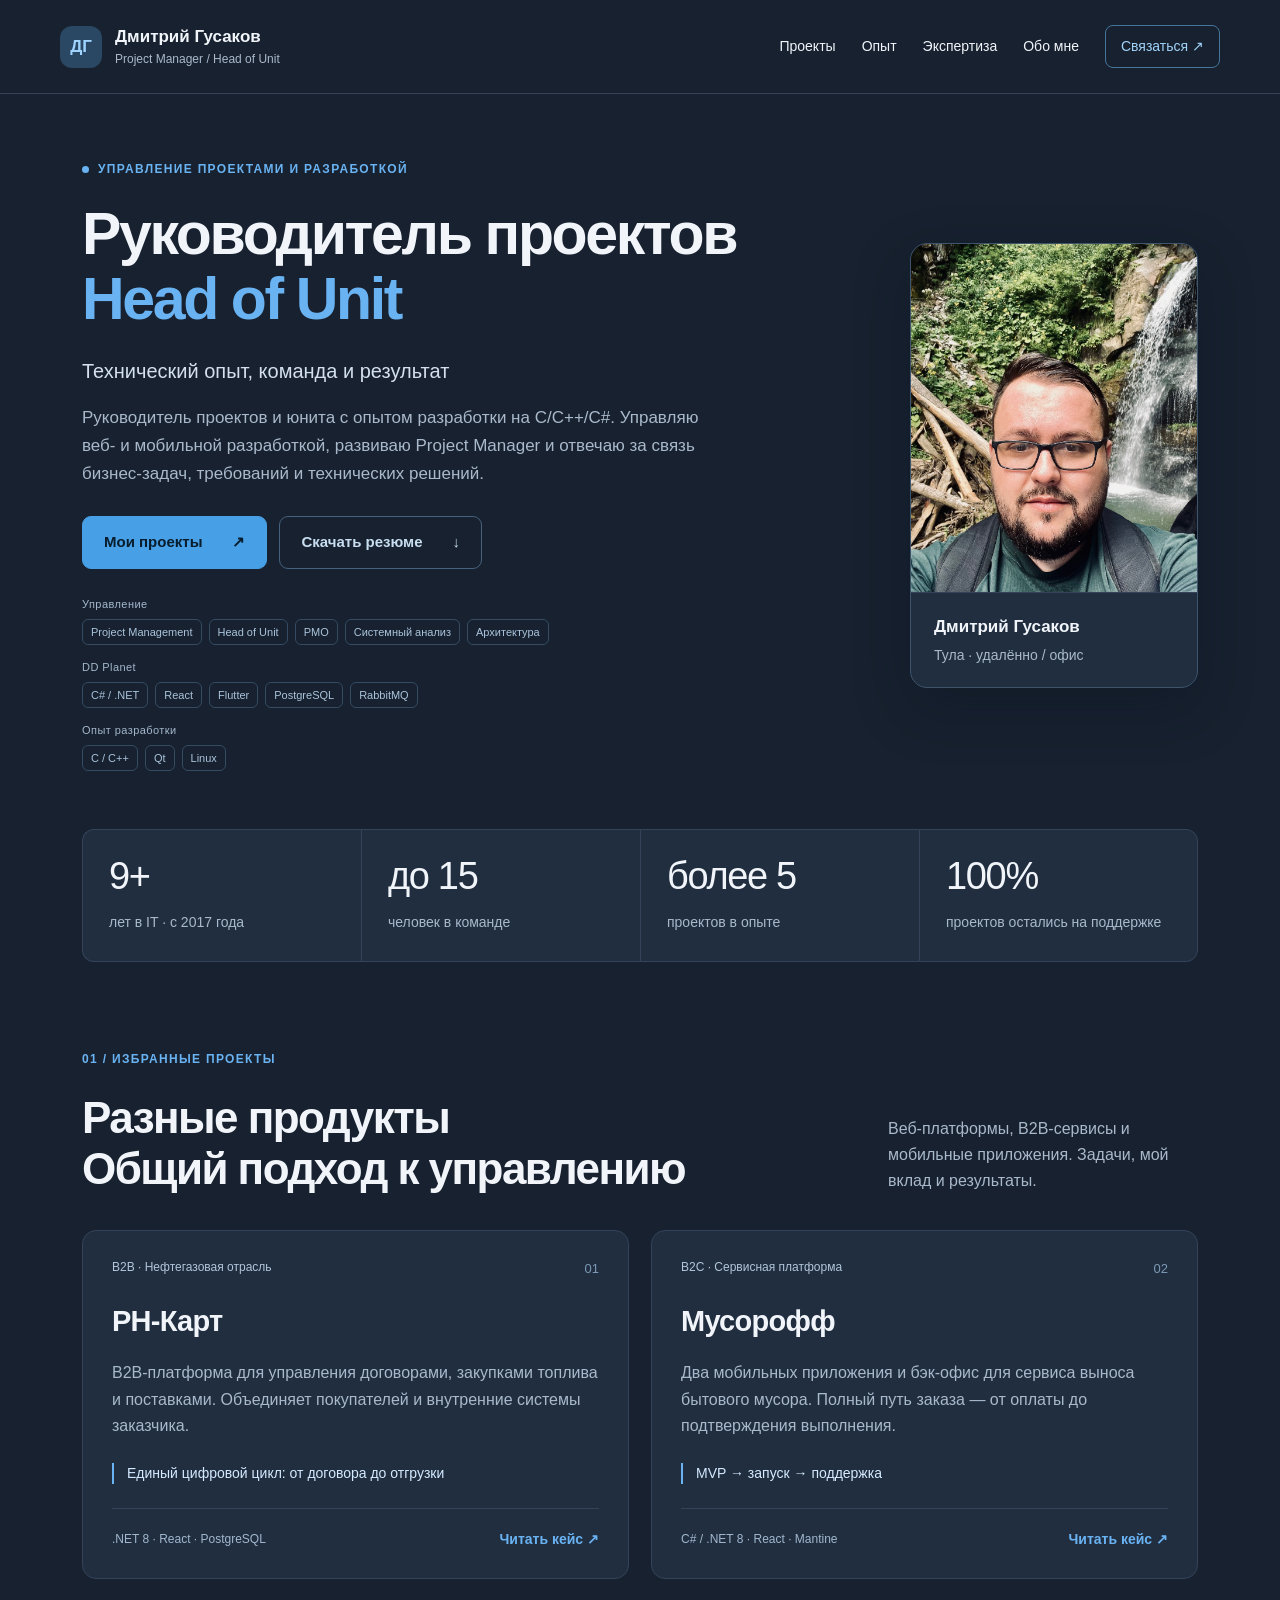
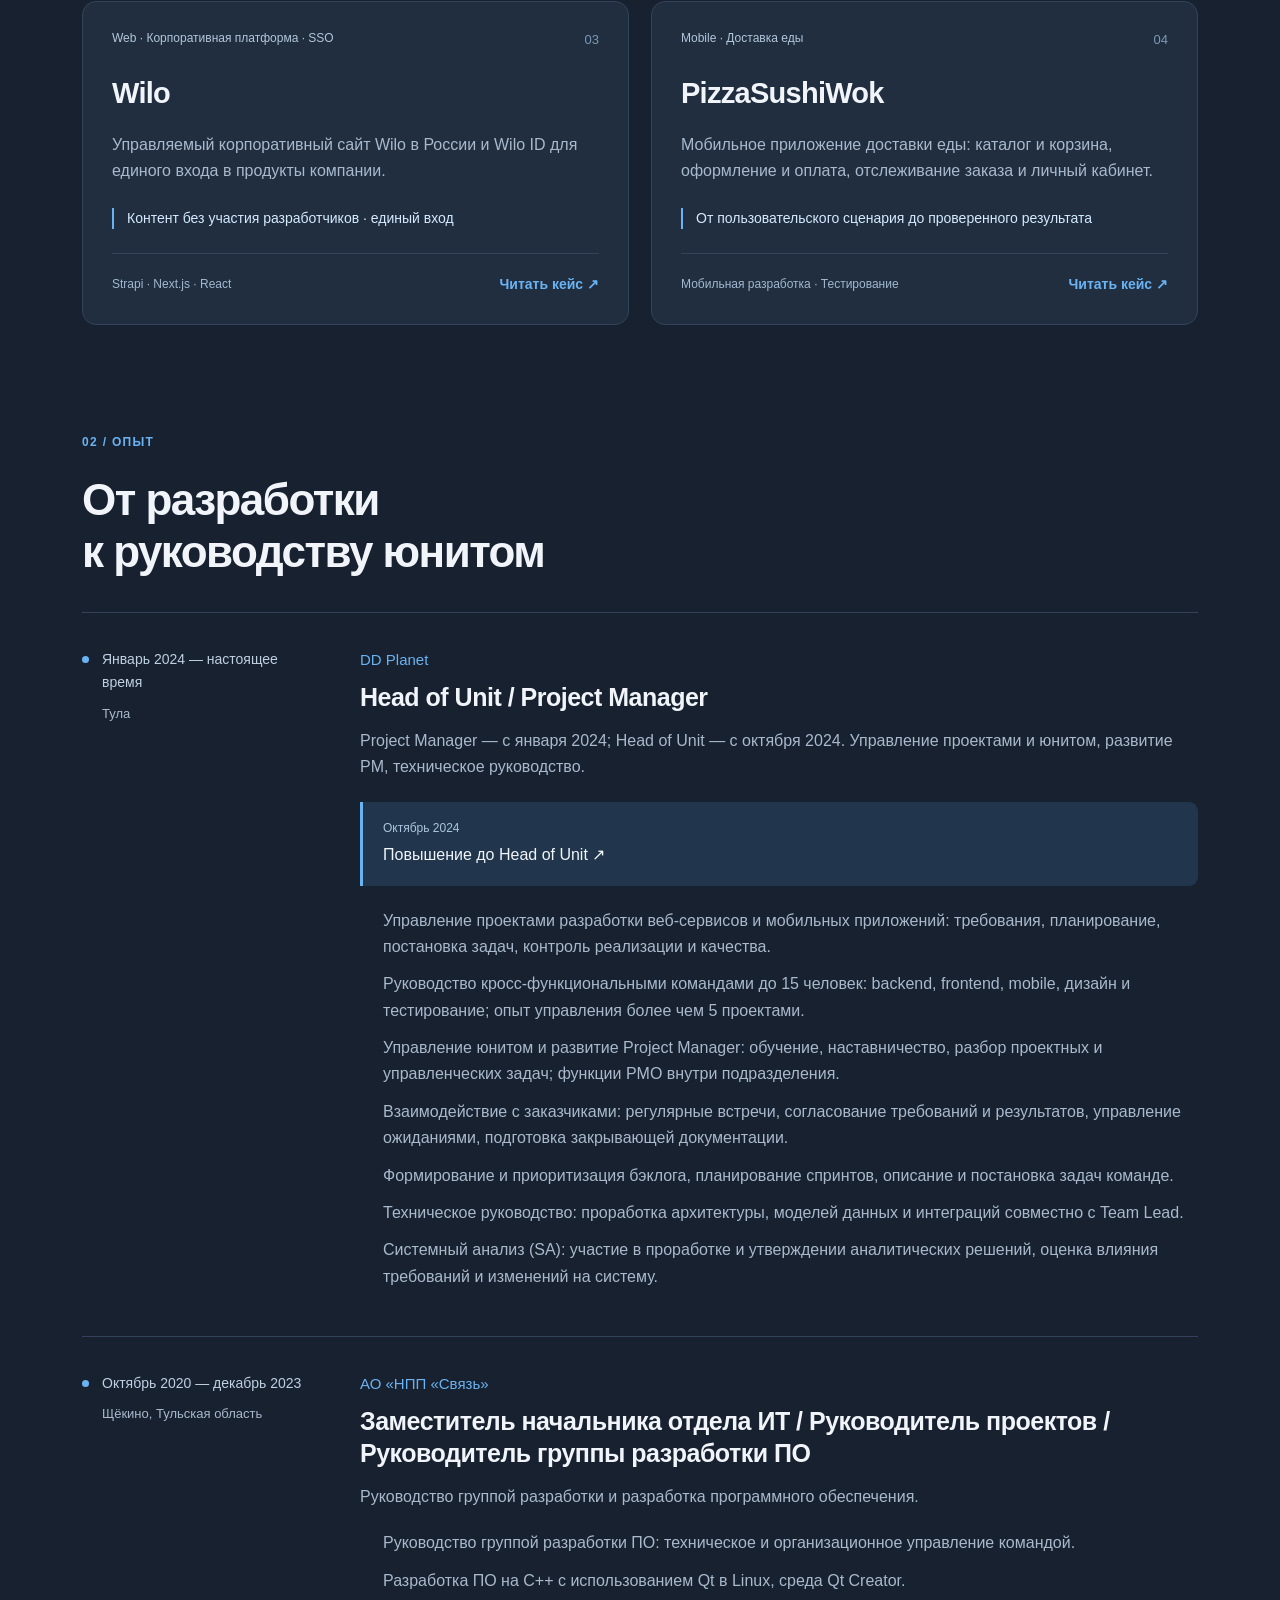
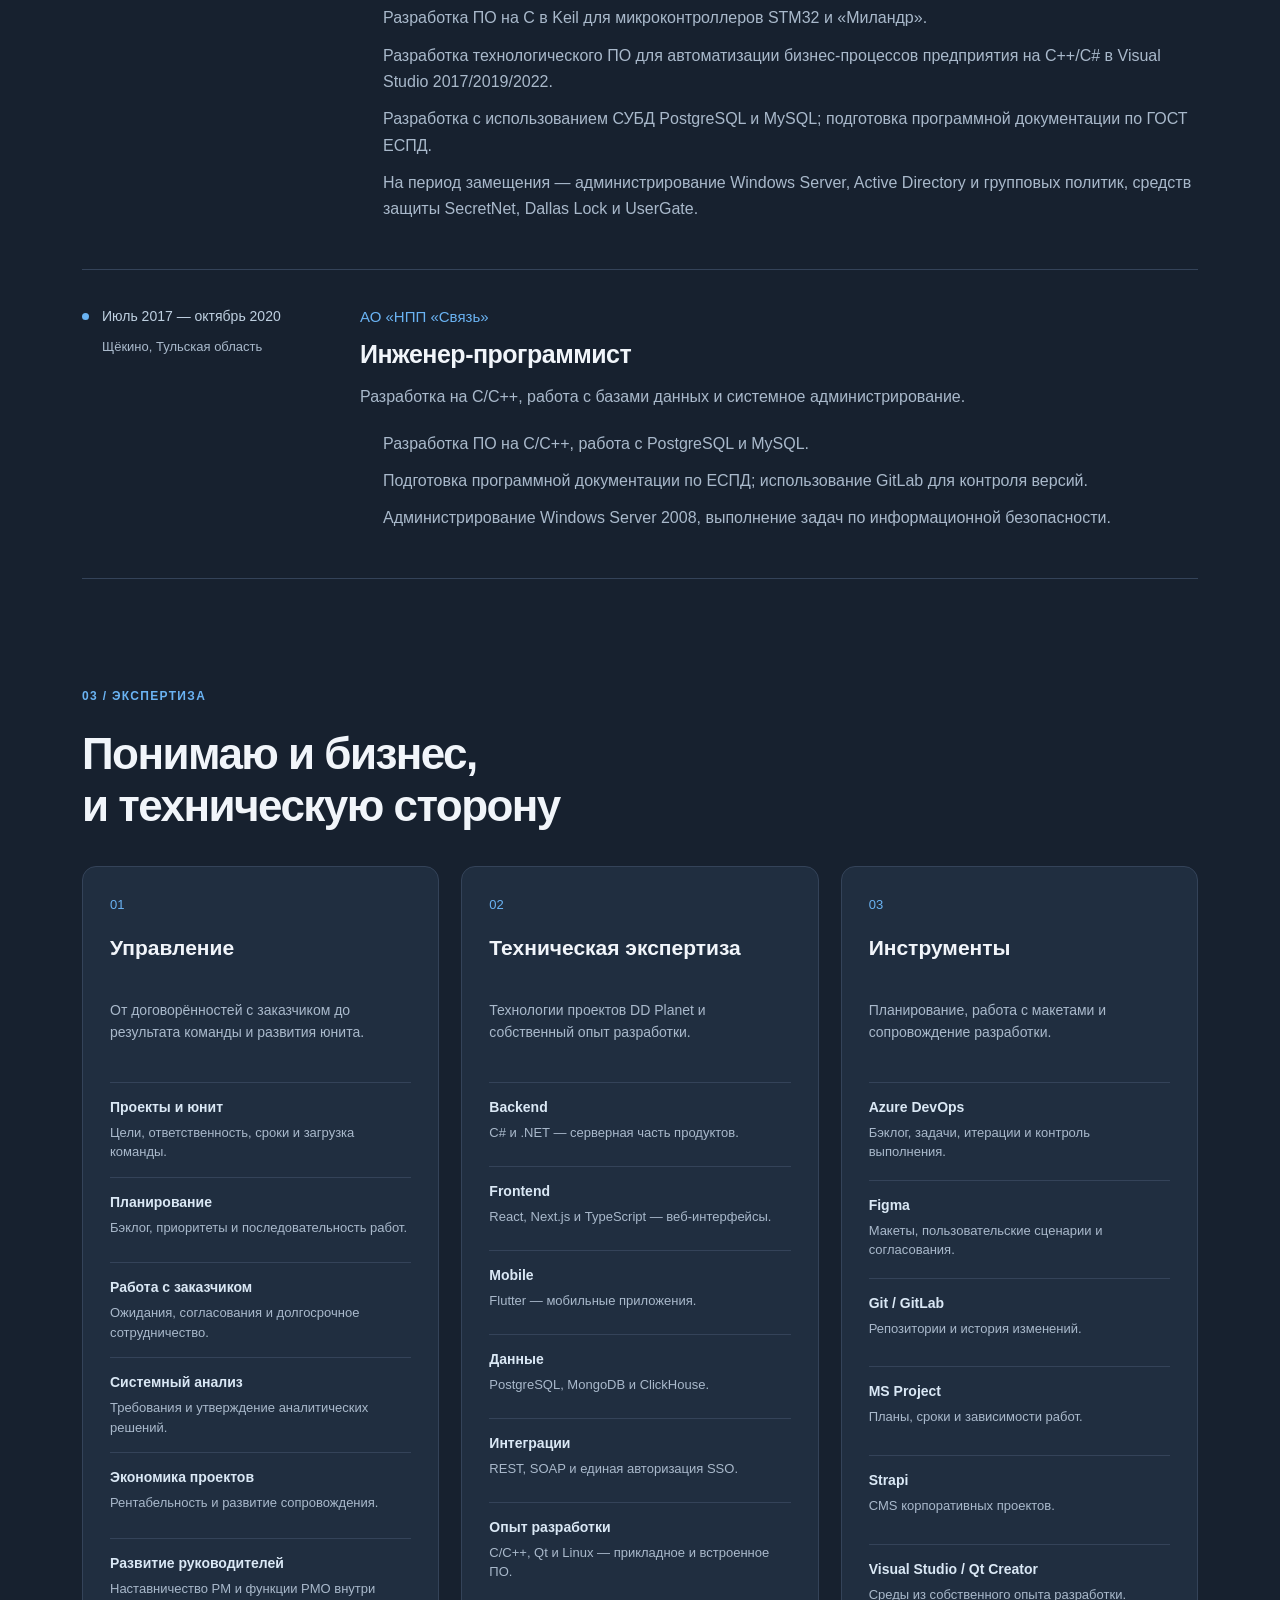
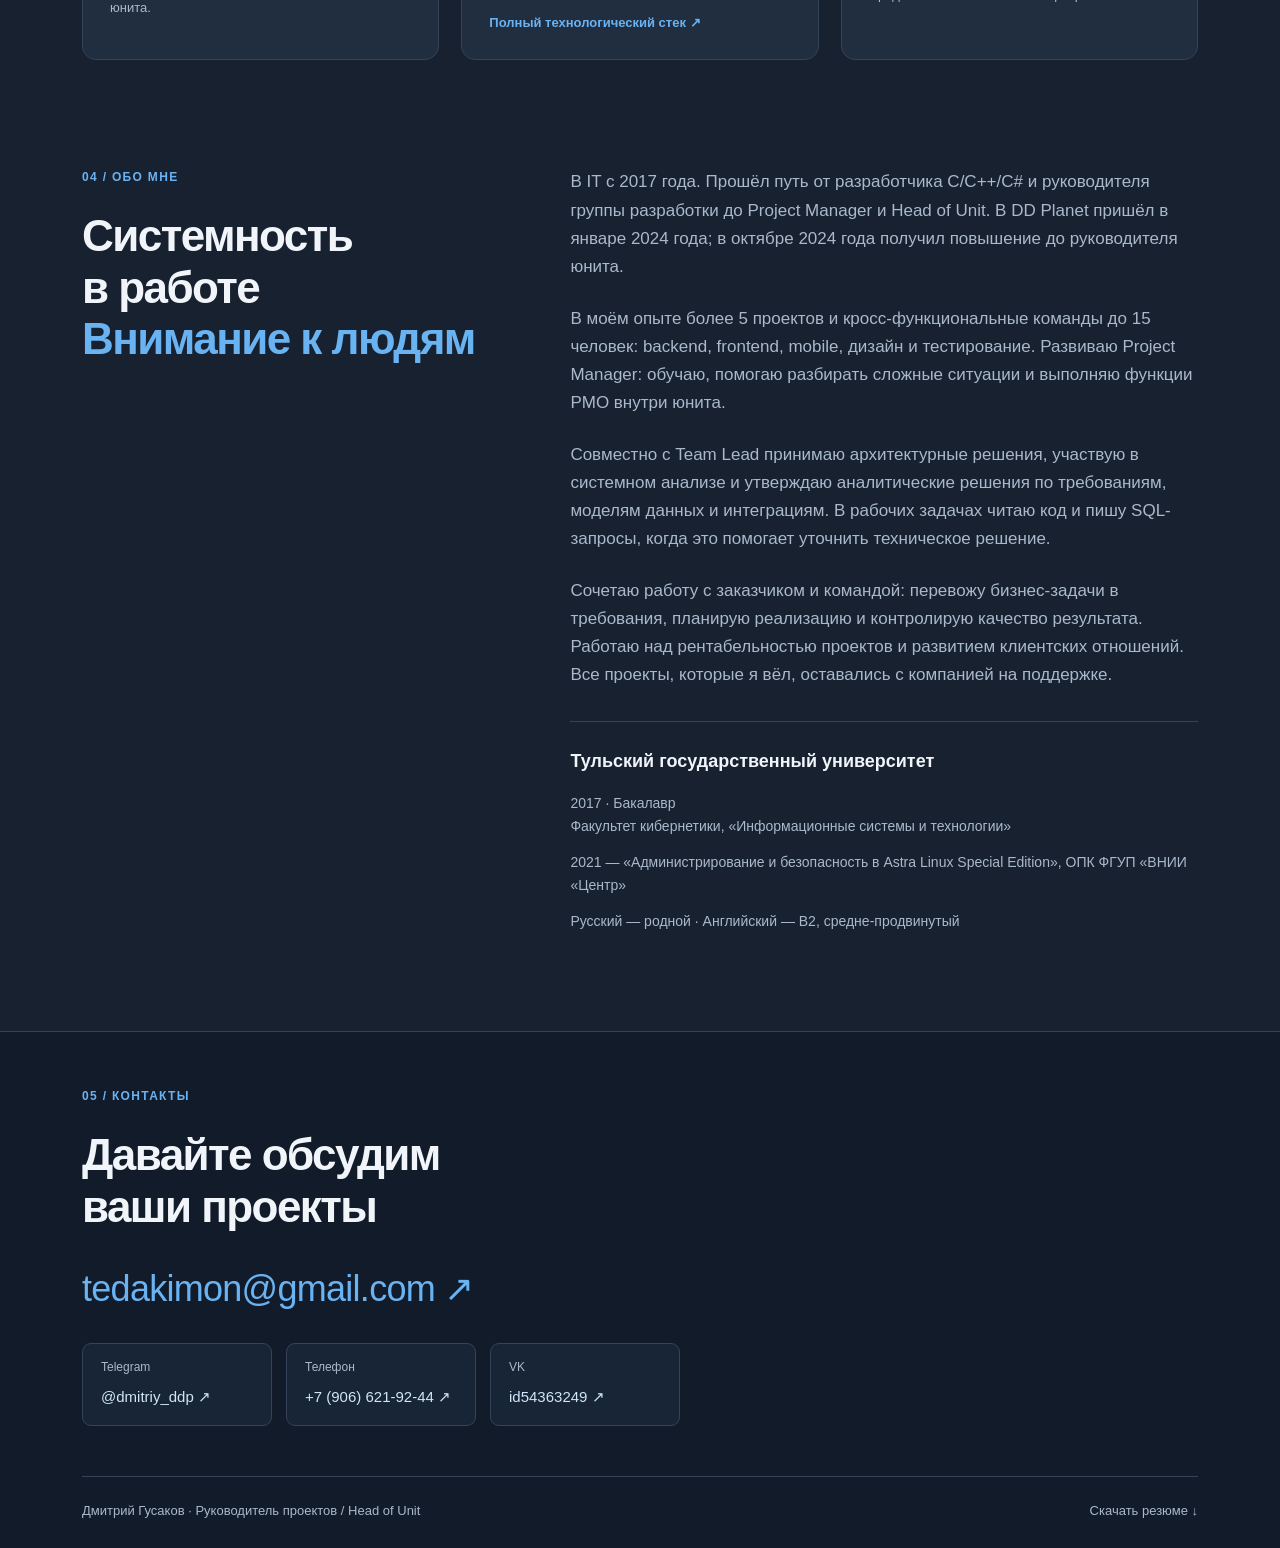
==== commit 6cd0d76f: "Refine expertise, cases and contact links" ====
--- a/index.html
+++ b/index.html
@@ -1,2 +1,2 @@
 <!DOCTYPE html><html lang="ru"><head><meta charSet="utf-8"/><meta name="viewport" content="width=device-width, initial-scale=1"/><title>Дмитрий Гусаков — Руководитель проектов / Head of Unit</title><meta name="description" content="Технический руководитель: управление проектами и юнитом, опыт C/C++/C#, SQL. РН-Карт, Мусорофф, Wilo, PizzaSushiWok."/>
-<link rel="stylesheet" href="./styles.css"/><link rel="icon" href="./favicon.svg" type="image/svg+xml"/></head><body><a class="skip" href="#main">К содержанию</a><header class="top"><a href="#main" class="wordmark"><span class="monogram">ДГ</span><span>Дмитрий Гусаков<small>Project Manager / Head of Unit</small></span></a><nav aria-label="Разделы сайта"><a href="#cases">Проекты</a><a href="#experience">Опыт</a><a href="#skills">Экспертиза</a><a href="#about">Обо мне</a><a class="nav-contact" href="#contact">Связаться ↗</a></nav></header><main id="main"><section class="hero wrap"><div class="hero-copy"><p class="eyebrow"><span class="status-dot"></span> УПРАВЛЕНИЕ ПРОЕКТАМИ И РАЗРАБОТКОЙ</p><h1>Руководитель проектов<br/><span>Head of Unit</span></h1><p class="hero-subtitle">Технический опыт, команда и результат</p><p class="intro">Руководитель проектов и юнита с опытом разработки на C/C++/C#. Управляю веб- и мобильной разработкой, развиваю Project Manager, участвую в системном анализе и согласовании технических решений — от модели данных и SQL до архитектуры интеграций.</p><div class="actions"><a class="primary" href="#cases">Мои проекты <span>↗</span></a><a class="secondary" href="./resume.pdf" download="">Скачать резюме <span>↓</span></a></div><div class="hero-tags"><span>C / C++ / C#</span><span>SQL</span><span>SA / BPMN</span><span>Архитектура</span><span>Наставничество PM</span></div></div><figure class="portrait"><img src="./portrait.jpg" alt="Дмитрий Гусаков" width="1954" height="2560"/><figcaption><strong>Дмитрий Гусаков</strong><span>Тула · удалённо / офис</span></figcaption></figure></section><div class="stats wrap"><div><strong>9+</strong><span>лет в IT · с 2017 года</span></div><div><strong>до 15</strong><span>человек в команде</span></div><div><strong>более 5</strong><span>проектов в опыте</span></div><div><strong>100%</strong><span>проектов остались на поддержке</span></div></div><section id="cases" class="wrap section"><div class="section-heading"><div><p class="eyebrow">01 / ИЗБРАННЫЕ ПРОЕКТЫ</p><h2>Разные продукты<br/>Общий подход к управлению</h2></div><p class="section-caption">Веб-платформы, B2B-сервисы и мобильные приложения. Задачи, мой вклад и результаты.</p></div><div class="project-grid"><article class="project-card"><div class="card-top"><span>B2B · Нефтегазовая отрасль</span><span class="project-number">0<!-- -->1</span></div><h3><a href="./rn-card.html">РН-Карт</a></h3><p>B2B-платформа для управления договорами, закупками топлива и поставками. Объединяет покупателей и внутренние системы заказчика.</p><div class="card-outcome">Единый цифровой цикл: от договора до отгрузки</div><div class="card-bottom"><span>.NET 8 · React · PostgreSQL</span><a href="./rn-card.html" aria-label="Читать кейс РН-Карт">Читать кейс ↗</a></div></article><article class="project-card"><div class="card-top"><span>B2C · Сервисная платформа</span><span class="project-number">0<!-- -->2</span></div><h3><a href="./musoroff.html">Мусорофф</a></h3><p>Два мобильных приложения и бэк-офис для сервиса выноса бытового мусора. Полный путь заказа — от оплаты до подтверждения выполнения.</p><div class="card-outcome">MVP → запуск → поддержка</div><div class="card-bottom"><span>C# / .NET · React · Flutter</span><a href="./musoroff.html" aria-label="Читать кейс Мусорофф">Читать кейс ↗</a></div></article><article class="project-card"><div class="card-top"><span>Web · Корпоративная платформа · SSO</span><span class="project-number">0<!-- -->3</span></div><h3><a href="./wilo.html">Wilo</a></h3><p>Управляемый корпоративный сайт Wilo в России и Wilo ID для единого входа в продукты компании.</p><div class="card-outcome">Контент без участия разработчиков · единый вход</div><div class="card-bottom"><span>Strapi · Next.js · React</span><a href="./wilo.html" aria-label="Читать кейс Wilo">Читать кейс ↗</a></div></article><article class="project-card"><div class="card-top"><span>Mobile · Доставка еды</span><span class="project-number">0<!-- -->4</span></div><h3><a href="./pizzasushiwok.html">PizzaSushiWok</a></h3><p>Управление проектом мобильного приложения сервиса доставки еды.</p><div class="card-outcome">Мобильная разработка и тестирование</div><div class="card-bottom"><span>Мобильная разработка · Тестирование</span><a href="./pizzasushiwok.html" aria-label="Читать кейс PizzaSushiWok">Читать кейс ↗</a></div></article></div></section><section id="experience" class="wrap section"><div class="section-heading"><div><p class="eyebrow">02 / ОПЫТ</p><h2>От разработки<br/>к руководству юнитом</h2></div></div><div class="timeline"><article class="job"><div class="job-date"><span class="timeline-dot"></span>Январь 2024 — настоящее время<small>Тула</small></div><div class="job-content"><p class="company">DD Planet</p><h3>Head of Unit / Project Manager</h3><p>Project Manager — с января 2024; Head of Unit — с октября 2024. Управление проектами и юнитом, развитие PM, техническое руководство.</p><div class="promotion"><span>Октябрь 2024</span><strong>Повышение до Head of Unit ↗</strong></div><ul><li>Управление проектами разработки веб-сервисов и мобильных приложений: требования, планирование, постановка задач, контроль реализации и качества.</li><li>Руководство кросс-функциональными командами до 15 человек: backend, frontend, mobile, дизайн и тестирование; опыт управления более чем 5 проектами.</li><li>Управление юнитом и развитие Project Manager: обучение, наставничество, разбор проектных и управленческих задач; функции PMO внутри подразделения.</li><li>Взаимодействие с заказчиками: регулярные встречи, согласование требований и результатов, управление ожиданиями, подготовка закрывающей документации.</li><li>Формирование и приоритизация бэклога, планирование спринтов, описание и постановка задач команде.</li><li>Техническое руководство проектами: чтение кода, SQL-запросы, проработка модели данных и интеграций, принятие архитектурных решений совместно с Team Lead.</li><li>Участие в системном анализе (SA): проработка и утверждение аналитических решений по требованиям, моделям данных и интеграциям; чтение BPMN-схем и оценка влияния изменений на систему.</li></ul></div></article><article class="job"><div class="job-date"><span class="timeline-dot"></span>Октябрь 2020 — декабрь 2023<small>Щёкино, Тульская область</small></div><div class="job-content"><p class="company">АО «НПП «Связь»</p><h3>Заместитель начальника отдела ИТ / Руководитель проектов / Руководитель группы разработки ПО</h3><p>Руководство группой разработки и разработка программного обеспечения.</p><ul><li>Руководство группой разработки ПО: техническое и организационное управление командой.</li><li>Разработка ПО на C++ с использованием Qt в Linux, среда Qt Creator.</li><li>Разработка ПО на C в Keil для микроконтроллеров STM32 и «Миландр».</li><li>Разработка технологического ПО для автоматизации бизнес-процессов предприятия на C++/C# в Visual Studio 2017/2019/2022.</li><li>Разработка с использованием СУБД PostgreSQL и MySQL; подготовка программной документации по ГОСТ ЕСПД.</li><li>На период замещения — администрирование Windows Server, Active Directory и групповых политик, средств защиты SecretNet, Dallas Lock и UserGate.</li></ul></div></article><article class="job"><div class="job-date"><span class="timeline-dot"></span>Июль 2017 — октябрь 2020<small>Щёкино, Тульская область</small></div><div class="job-content"><p class="company">АО «НПП «Связь»</p><h3>Инженер-программист</h3><p>Разработка на C/C++, работа с базами данных и системное администрирование.</p><ul><li>Разработка ПО на C/C++, работа с PostgreSQL и MySQL.</li><li>Подготовка программной документации по ЕСПД; использование GitLab для контроля версий.</li><li>Администрирование Windows Server 2008, выполнение задач по информационной безопасности.</li></ul></div></article></div></section><section id="skills" class="wrap section"><div class="section-heading"><div><p class="eyebrow">03 / ЭКСПЕРТИЗА</p><h2>Понимаю и бизнес,<br/>и техническую сторону</h2></div></div><div class="skill-grid"><article><span class="skill-index">0<!-- -->1</span><h3>Управление</h3><ul><li>Управление проектами</li><li>Управление разработкой</li><li>Управление командой</li><li>Наставничество PM</li><li>Управление требованиями</li><li>Планирование спринтов</li><li>Приоритизация бэклога</li></ul></article><article><span class="skill-index">0<!-- -->2</span><h3>Техническая экспертиза</h3><ul><li>C / C++ / C# · .NET / .NET 8</li><li>React / Next.js / TypeScript</li><li>Flutter</li><li>Strapi</li><li>SQL · PostgreSQL / MySQL</li><li>RabbitMQ · REST / SOAP</li><li>SSO · Проектирование интеграций</li><li>Qt / Linux · Чтение кода</li><li>Микросервисная архитектура</li><li>Системный анализ (SA)</li><li>BPMN — чтение схем</li></ul></article><article><span class="skill-index">0<!-- -->3</span><h3>Инструменты</h3><ul><li>Git / GitLab</li><li>MS Project</li><li>Figma</li><li>Visual Studio</li><li>Qt Creator</li><li>Документация по ГОСТ</li></ul></article></div></section><section id="about" class="wrap section about-grid"><div><p class="eyebrow">04 / ОБО МНЕ</p><h2>Системность<br/>в работе<br/><span>Внимание к людям</span></h2></div><div class="about-text"><p>В IT с 2017 года. Прошёл путь от разработчика C/C++/C# и руководителя группы разработки до Project Manager и Head of Unit. В DD Planet пришёл в январе 2024 года; в октябре 2024 года получил повышение до руководителя юнита.</p><p>В моём опыте более 5 проектов и кросс-функциональные команды до 15 человек: backend, frontend, mobile, дизайн и тестирование. Развиваю Project Manager: обучаю, помогаю разбирать сложные ситуации и выполняю функции PMO внутри юнита.</p><p>Моя сильная сторона — техническое управление. Умею читать код и писать SQL, разбираться в модели данных и интеграциях. На проектах выполняю функции Tech Lead: совместно с Team Lead принимаю архитектурные решения. Понимаю системный анализ (SA), участвую в проработке и утверждении аналитических решений, читаю схемы бизнес-процессов в BPMN.</p><p>Сочетаю работу с заказчиком и командой: перевожу бизнес-задачи в требования, планирую реализацию и контролирую качество результата. Работаю над рентабельностью проектов и развитием клиентских отношений. Все проекты, которые я вёл, оставались с компанией на поддержке.</p><div class="education"><h3>Тульский государственный университет</h3><p>2017<!-- --> · <!-- -->Бакалавр<br/>Факультет кибернетики, «Информационные системы и технологии»</p><p>2021 — «Администрирование и безопасность в Astra Linux Special Edition», ОПК ФГУП «ВНИИ «Центр»</p><p>Русский — родной · Английский — B2, средне-продвинутый</p></div></div></section><footer id="contact"><div class="wrap"><p class="eyebrow">05 / КОНТАКТЫ</p><h2>Давайте обсудим<br/>ваши проекты</h2><a class="email" href="mailto:tedakimon@gmail.com">tedakimon@gmail.com<!-- --> ↗</a><div class="footer-bottom"><span>Дмитрий Гусаков · <!-- -->Руководитель проектов / Head of Unit</span><a href="./resume.pdf" download="">Скачать резюме ↓</a></div></div></footer></main></body></html>+<link rel="stylesheet" href="./styles.css"/><link rel="icon" href="./favicon.svg" type="image/svg+xml"/></head><body><a class="skip" href="#main">К содержанию</a><header class="top"><a href="#main" class="wordmark"><span class="monogram">ДГ</span><span>Дмитрий Гусаков<small>Project Manager / Head of Unit</small></span></a><nav aria-label="Разделы сайта"><a href="#cases">Проекты</a><a href="#experience">Опыт</a><a href="#skills">Экспертиза</a><a href="#about">Обо мне</a><a class="nav-contact" href="#contact">Связаться ↗</a></nav></header><main id="main"><section class="hero wrap"><div class="hero-copy"><p class="eyebrow"><span class="status-dot"></span> УПРАВЛЕНИЕ ПРОЕКТАМИ И РАЗРАБОТКОЙ</p><h1>Руководитель проектов<br/><span>Head of Unit</span></h1><p class="hero-subtitle">Технический опыт, команда и результат</p><p class="intro">Руководитель проектов и юнита с опытом разработки на C/C++/C#. Управляю веб- и мобильной разработкой, развиваю Project Manager и отвечаю за связь бизнес-задач, требований и технических решений.</p><div class="actions"><a class="primary" href="#cases">Мои проекты <span>↗</span></a><a class="secondary" href="./resume.pdf" download="">Скачать резюме <span>↓</span></a></div><div class="hero-stack"><div class="hero-stack-row"><small>Управление</small><div class="hero-tags"><span>Project Management</span><span>Head of Unit</span><span>PMO</span><span>Системный анализ</span><span>Архитектура</span></div></div><div class="hero-stack-row"><small>DD Planet</small><div class="hero-tags"><span>C# / .NET</span><span>React</span><span>Flutter</span><span>PostgreSQL</span><span>RabbitMQ</span></div></div><div class="hero-stack-row"><small>Опыт разработки</small><div class="hero-tags"><span>C / C++</span><span>Qt</span><span>Linux</span></div></div></div></div><figure class="portrait"><img src="./portrait.jpg" alt="Дмитрий Гусаков" width="1954" height="2560"/><figcaption><strong>Дмитрий Гусаков</strong><span>Тула · удалённо / офис</span></figcaption></figure></section><div class="stats wrap"><div><strong>9+</strong><span>лет в IT · с 2017 года</span></div><div><strong>до 15</strong><span>человек в команде</span></div><div><strong>более 5</strong><span>проектов в опыте</span></div><div><strong>100%</strong><span>проектов остались на поддержке</span></div></div><section id="cases" class="wrap section"><div class="section-heading"><div><p class="eyebrow">01 / ИЗБРАННЫЕ ПРОЕКТЫ</p><h2>Разные продукты<br/>Общий подход к управлению</h2></div><p class="section-caption">Веб-платформы, B2B-сервисы и мобильные приложения. Задачи, мой вклад и результаты.</p></div><div class="project-grid"><article class="project-card"><div class="card-top"><span>B2B · Нефтегазовая отрасль</span><span class="project-number">0<!-- -->1</span></div><h3><a href="./rn-card.html">РН-Карт</a></h3><p>B2B-платформа для управления договорами, закупками топлива и поставками. Объединяет покупателей и внутренние системы заказчика.</p><div class="card-outcome">Единый цифровой цикл: от договора до отгрузки</div><div class="card-bottom"><span>.NET 8 · React · PostgreSQL</span><a href="./rn-card.html" aria-label="Читать кейс РН-Карт">Читать кейс ↗</a></div></article><article class="project-card"><div class="card-top"><span>B2C · Сервисная платформа</span><span class="project-number">0<!-- -->2</span></div><h3><a href="./musoroff.html">Мусорофф</a></h3><p>Два мобильных приложения и бэк-офис для сервиса выноса бытового мусора. Полный путь заказа — от оплаты до подтверждения выполнения.</p><div class="card-outcome">MVP → запуск → поддержка</div><div class="card-bottom"><span>C# / .NET 8 · React · Mantine</span><a href="./musoroff.html" aria-label="Читать кейс Мусорофф">Читать кейс ↗</a></div></article><article class="project-card"><div class="card-top"><span>Web · Корпоративная платформа · SSO</span><span class="project-number">0<!-- -->3</span></div><h3><a href="./wilo.html">Wilo</a></h3><p>Управляемый корпоративный сайт Wilo в России и Wilo ID для единого входа в продукты компании.</p><div class="card-outcome">Контент без участия разработчиков · единый вход</div><div class="card-bottom"><span>Strapi · Next.js · React</span><a href="./wilo.html" aria-label="Читать кейс Wilo">Читать кейс ↗</a></div></article><article class="project-card"><div class="card-top"><span>Mobile · Доставка еды</span><span class="project-number">0<!-- -->4</span></div><h3><a href="./pizzasushiwok.html">PizzaSushiWok</a></h3><p>Мобильное приложение доставки еды: каталог и корзина, оформление и оплата, отслеживание заказа и личный кабинет.</p><div class="card-outcome">От пользовательского сценария до проверенного результата</div><div class="card-bottom"><span>Мобильная разработка · Тестирование</span><a href="./pizzasushiwok.html" aria-label="Читать кейс PizzaSushiWok">Читать кейс ↗</a></div></article></div></section><section id="experience" class="wrap section"><div class="section-heading"><div><p class="eyebrow">02 / ОПЫТ</p><h2>От разработки<br/>к руководству юнитом</h2></div></div><div class="timeline"><article class="job"><div class="job-date"><span class="timeline-dot"></span>Январь 2024 — настоящее время<small>Тула</small></div><div class="job-content"><p class="company">DD Planet</p><h3>Head of Unit / Project Manager</h3><p>Project Manager — с января 2024; Head of Unit — с октября 2024. Управление проектами и юнитом, развитие PM, техническое руководство.</p><div class="promotion"><span>Октябрь 2024</span><strong>Повышение до Head of Unit ↗</strong></div><ul><li>Управление проектами разработки веб-сервисов и мобильных приложений: требования, планирование, постановка задач, контроль реализации и качества.</li><li>Руководство кросс-функциональными командами до 15 человек: backend, frontend, mobile, дизайн и тестирование; опыт управления более чем 5 проектами.</li><li>Управление юнитом и развитие Project Manager: обучение, наставничество, разбор проектных и управленческих задач; функции PMO внутри подразделения.</li><li>Взаимодействие с заказчиками: регулярные встречи, согласование требований и результатов, управление ожиданиями, подготовка закрывающей документации.</li><li>Формирование и приоритизация бэклога, планирование спринтов, описание и постановка задач команде.</li><li>Техническое руководство: проработка архитектуры, моделей данных и интеграций совместно с Team Lead.</li><li>Системный анализ (SA): участие в проработке и утверждении аналитических решений, оценка влияния требований и изменений на систему.</li></ul></div></article><article class="job"><div class="job-date"><span class="timeline-dot"></span>Октябрь 2020 — декабрь 2023<small>Щёкино, Тульская область</small></div><div class="job-content"><p class="company">АО «НПП «Связь»</p><h3>Заместитель начальника отдела ИТ / Руководитель проектов / Руководитель группы разработки ПО</h3><p>Руководство группой разработки и разработка программного обеспечения.</p><ul><li>Руководство группой разработки ПО: техническое и организационное управление командой.</li><li>Разработка ПО на C++ с использованием Qt в Linux, среда Qt Creator.</li><li>Разработка ПО на C в Keil для микроконтроллеров STM32 и «Миландр».</li><li>Разработка технологического ПО для автоматизации бизнес-процессов предприятия на C++/C# в Visual Studio 2017/2019/2022.</li><li>Разработка с использованием СУБД PostgreSQL и MySQL; подготовка программной документации по ГОСТ ЕСПД.</li><li>На период замещения — администрирование Windows Server, Active Directory и групповых политик, средств защиты SecretNet, Dallas Lock и UserGate.</li></ul></div></article><article class="job"><div class="job-date"><span class="timeline-dot"></span>Июль 2017 — октябрь 2020<small>Щёкино, Тульская область</small></div><div class="job-content"><p class="company">АО «НПП «Связь»</p><h3>Инженер-программист</h3><p>Разработка на C/C++, работа с базами данных и системное администрирование.</p><ul><li>Разработка ПО на C/C++, работа с PostgreSQL и MySQL.</li><li>Подготовка программной документации по ЕСПД; использование GitLab для контроля версий.</li><li>Администрирование Windows Server 2008, выполнение задач по информационной безопасности.</li></ul></div></article></div></section><section id="skills" class="wrap section"><div class="section-heading"><div><p class="eyebrow">03 / ЭКСПЕРТИЗА</p><h2>Понимаю и бизнес,<br/>и техническую сторону</h2></div></div><div class="skill-grid"><article><span class="skill-index">0<!-- -->1</span><h3>Управление</h3><p class="skill-summary">От договорённостей с заказчиком до результата команды и развития юнита.</p><dl class="skill-rows"><div><dt>Проекты и юнит</dt><dd>Цели, ответственность, сроки и загрузка команды.</dd></div><div><dt>Планирование</dt><dd>Бэклог, приоритеты и последовательность работ.</dd></div><div><dt>Работа с заказчиком</dt><dd>Ожидания, согласования и долгосрочное сотрудничество.</dd></div><div><dt>Системный анализ</dt><dd>Требования и утверждение аналитических решений.</dd></div><div><dt>Экономика проектов</dt><dd>Рентабельность и развитие сопровождения.</dd></div><div><dt>Развитие руководителей</dt><dd>Наставничество PM и функции PMO внутри юнита.</dd></div></dl></article><article><span class="skill-index">0<!-- -->2</span><h3>Техническая экспертиза</h3><p class="skill-summary">Технологии проектов DD Planet и собственный опыт разработки.</p><dl class="skill-rows"><div><dt>Backend</dt><dd>C# и .NET — серверная часть продуктов.</dd></div><div><dt>Frontend</dt><dd>React, Next.js и TypeScript — веб-интерфейсы.</dd></div><div><dt>Mobile</dt><dd>Flutter — мобильные приложения.</dd></div><div><dt>Данные</dt><dd>PostgreSQL, MongoDB и ClickHouse.</dd></div><div><dt>Интеграции</dt><dd>REST, SOAP и единая авторизация SSO.</dd></div><div><dt>Опыт разработки</dt><dd>C/C++, Qt и Linux — прикладное и встроенное ПО.</dd></div></dl><a class="skill-more" href="./expertise.html">Полный технологический стек ↗</a></article><article><span class="skill-index">0<!-- -->3</span><h3>Инструменты</h3><p class="skill-summary">Планирование, работа с макетами и сопровождение разработки.</p><dl class="skill-rows"><div><dt>Azure DevOps</dt><dd>Бэклог, задачи, итерации и контроль выполнения.</dd></div><div><dt>Figma</dt><dd>Макеты, пользовательские сценарии и согласования.</dd></div><div><dt>Git / GitLab</dt><dd>Репозитории и история изменений.</dd></div><div><dt>MS Project</dt><dd>Планы, сроки и зависимости работ.</dd></div><div><dt>Strapi</dt><dd>CMS корпоративных проектов.</dd></div><div><dt>Visual Studio / Qt Creator</dt><dd>Среды из собственного опыта разработки.</dd></div></dl></article></div></section><section id="about" class="wrap section about-grid"><div><p class="eyebrow">04 / ОБО МНЕ</p><h2>Системность<br/>в работе<br/><span>Внимание к людям</span></h2></div><div class="about-text"><p>В IT с 2017 года. Прошёл путь от разработчика C/C++/C# и руководителя группы разработки до Project Manager и Head of Unit. В DD Planet пришёл в январе 2024 года; в октябре 2024 года получил повышение до руководителя юнита.</p><p>В моём опыте более 5 проектов и кросс-функциональные команды до 15 человек: backend, frontend, mobile, дизайн и тестирование. Развиваю Project Manager: обучаю, помогаю разбирать сложные ситуации и выполняю функции PMO внутри юнита.</p><p>Совместно с Team Lead принимаю архитектурные решения, участвую в системном анализе и утверждаю аналитические решения по требованиям, моделям данных и интеграциям. В рабочих задачах читаю код и пишу SQL-запросы, когда это помогает уточнить техническое решение.</p><p>Сочетаю работу с заказчиком и командой: перевожу бизнес-задачи в требования, планирую реализацию и контролирую качество результата. Работаю над рентабельностью проектов и развитием клиентских отношений. Все проекты, которые я вёл, оставались с компанией на поддержке.</p><div class="education"><h3>Тульский государственный университет</h3><p>2017<!-- --> · <!-- -->Бакалавр<br/>Факультет кибернетики, «Информационные системы и технологии»</p><p>2021 — «Администрирование и безопасность в Astra Linux Special Edition», ОПК ФГУП «ВНИИ «Центр»</p><p>Русский — родной · Английский — B2, средне-продвинутый</p></div></div></section><footer id="contact"><div class="wrap"><p class="eyebrow">05 / КОНТАКТЫ</p><h2>Давайте обсудим<br/>ваши проекты</h2><a class="email" href="mailto:tedakimon@gmail.com">tedakimon@gmail.com<!-- --> ↗</a><div class="contact-links"><a href="https://t.me/dmitriy_ddp"><small>Telegram</small><span>@dmitriy_ddp<!-- --> ↗</span></a><a href="tel:+79066219244"><small>Телефон</small><span>+7 (906) 621-92-44<!-- --> ↗</span></a><a href="https://vk.ru/id54363249"><small>VK</small><span>id54363249<!-- --> ↗</span></a></div><div class="footer-bottom"><span>Дмитрий Гусаков · <!-- -->Руководитель проектов / Head of Unit</span><a href="./resume.pdf" download="">Скачать резюме ↓</a></div></div></footer></main></body></html>
